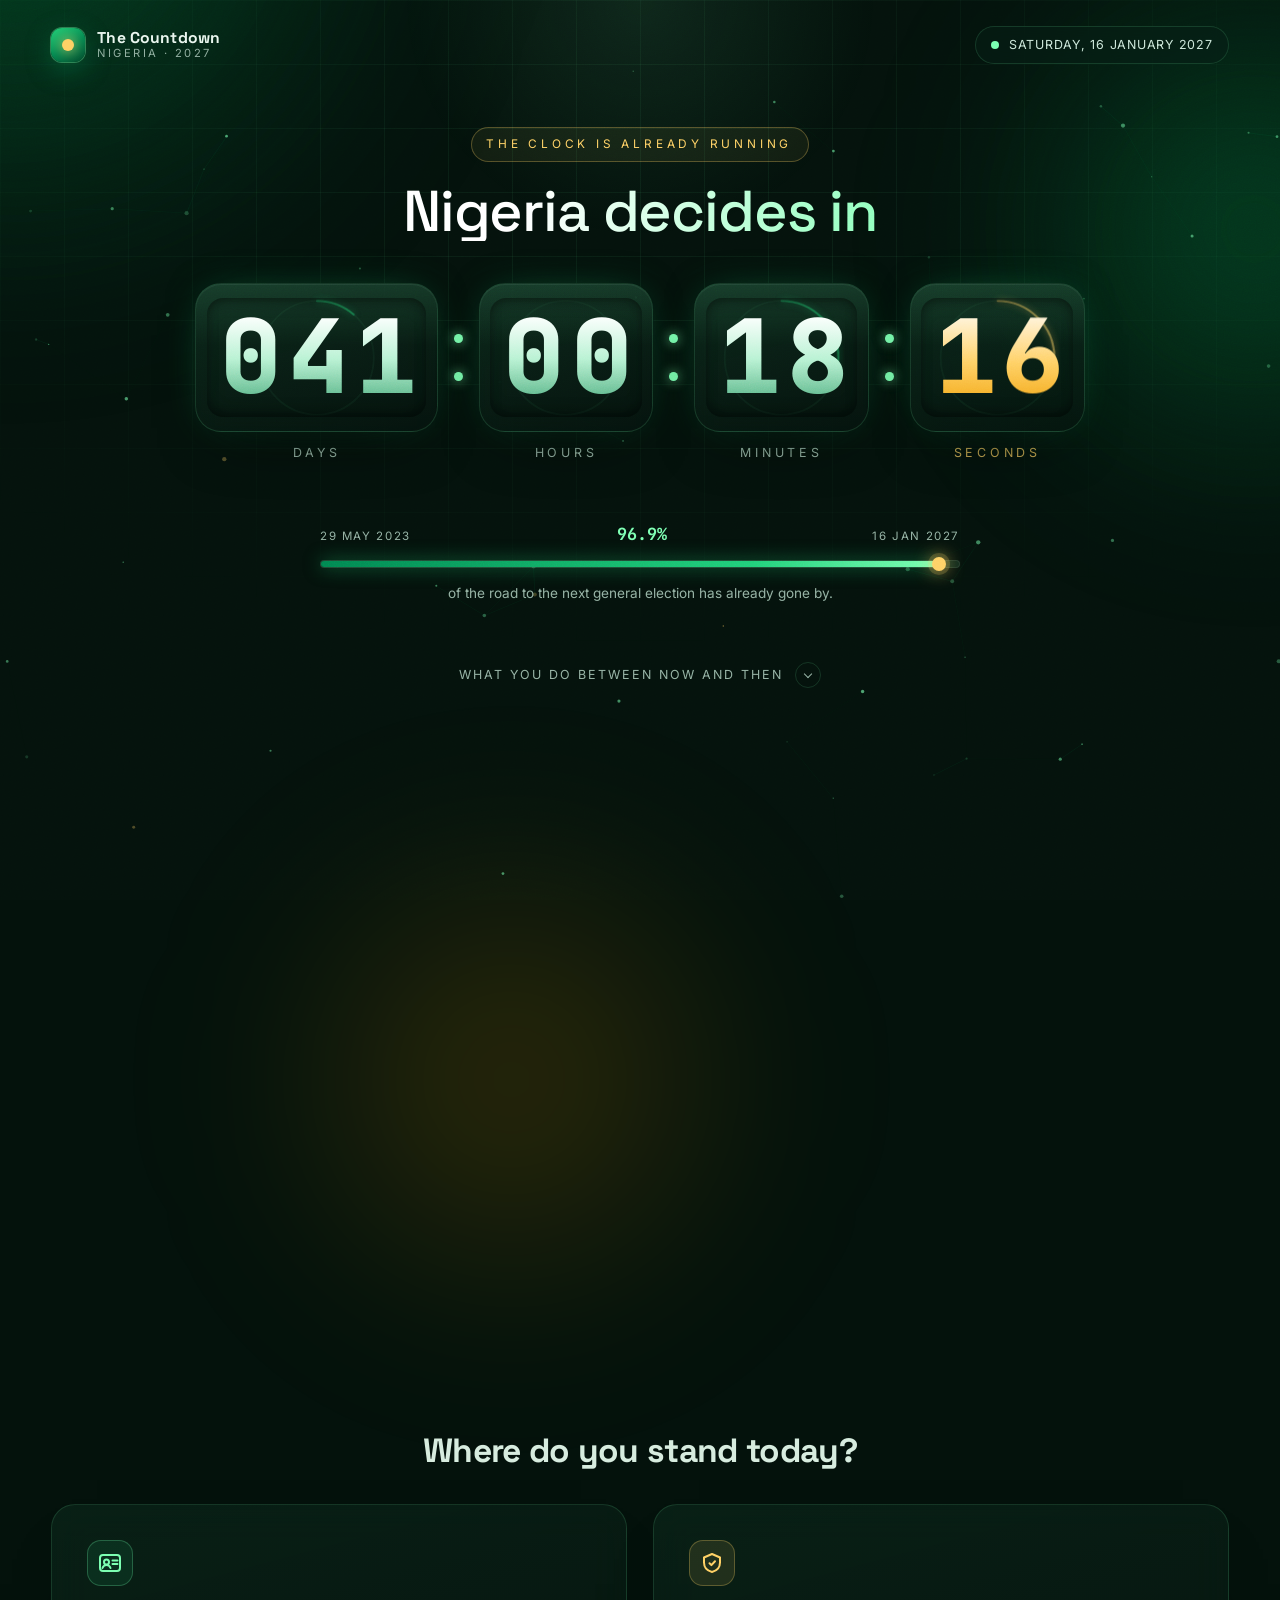
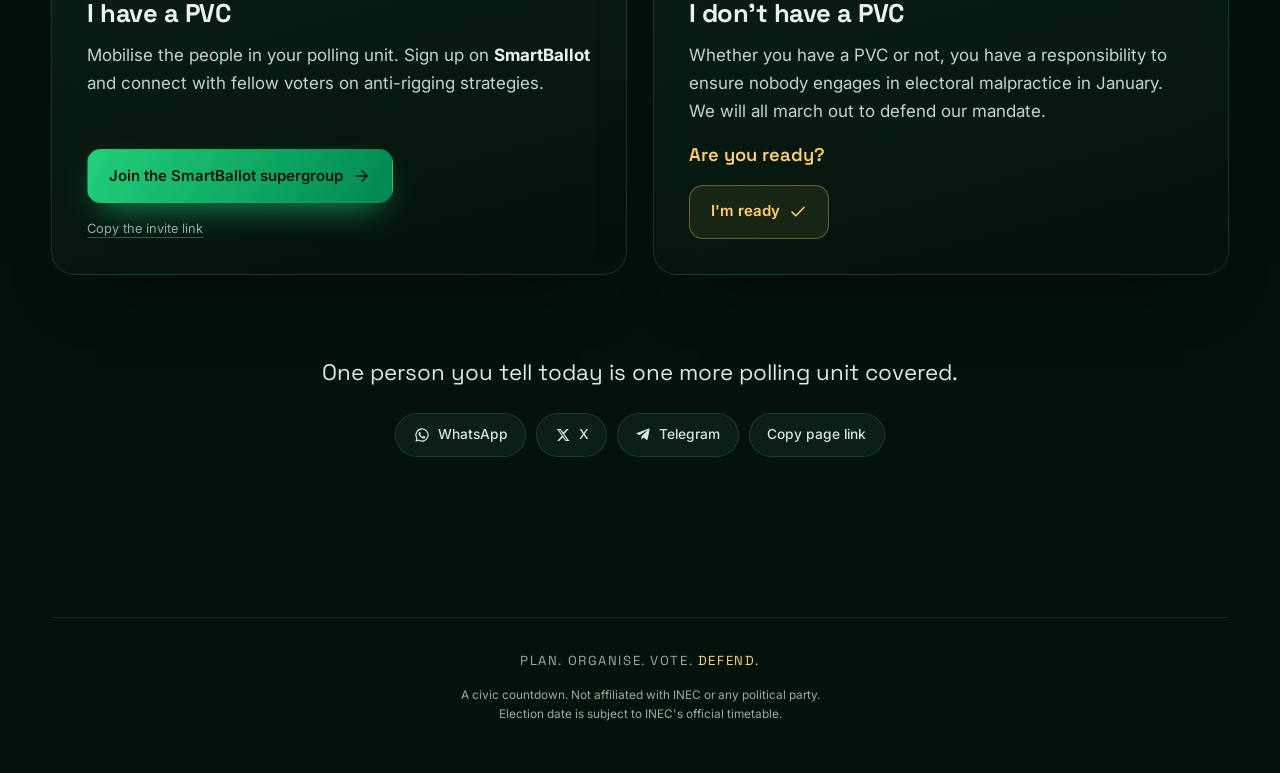
==== index.html @ 3c88359e "Publish countdown to January 16, 2027 A single-page civic countdown: live timer to election day, the" ====
<!doctype html>
<html lang="en">
  <head>
    <meta charset="utf-8" />
    <meta name="viewport" content="width=device-width, initial-scale=1, viewport-fit=cover" />
    <title>Countdown to January 16, 2027 — Plan Your Vote, Defend Your Vote</title>

    <meta
      name="description"
      content="A live countdown to January 16, 2027. Plan how you will vote, organise your polling unit, and defend your mandate."
    />
    <meta name="theme-color" content="#04120c" />
    <meta name="color-scheme" content="dark" />

    <meta property="og:type" content="website" />
    <meta property="og:title" content="Countdown to January 16, 2027" />
    <meta
      property="og:description"
      content="Plan ahead. Organise your polling unit. Defend your vote. The future is in your hands — start now."
    />
    <!-- Update the host below if the site moves. -->
    <meta property="og:url" content="https://kcemenike.github.io/countdown-to-tinubu-exit/" />
    <meta
      property="og:image"
      content="https://kcemenike.github.io/countdown-to-tinubu-exit/og.png"
    />
    <meta property="og:image:width" content="1200" />
    <meta property="og:image:height" content="630" />
    <meta name="twitter:card" content="summary_large_image" />
    <meta
      name="twitter:image"
      content="https://kcemenike.github.io/countdown-to-tinubu-exit/og.png"
    />

    <link rel="preconnect" href="https://fonts.googleapis.com" />
    <link rel="preconnect" href="https://fonts.gstatic.com" crossorigin />
    <link
      href="https://fonts.googleapis.com/css2?family=Space+Grotesk:wght@400;500;600;700&family=Inter:wght@400;500;600;700&family=JetBrains+Mono:wght@700;800&display=swap"
      rel="stylesheet"
    />

    <link
      rel="icon"
      href="data:image/svg+xml,%3Csvg xmlns='http://www.w3.org/2000/svg' viewBox='0 0 100 100'%3E%3Crect width='100' height='100' rx='22' fill='%2304120c'/%3E%3Ccircle cx='50' cy='50' r='30' fill='none' stroke='%2321d07a' stroke-width='8' stroke-linecap='round' stroke-dasharray='140 200' transform='rotate(-90 50 50)'/%3E%3Ccircle cx='50' cy='50' r='7' fill='%23ffd166'/%3E%3C/svg%3E"
    />

    <link rel="stylesheet" href="styles.css" />
  </head>

  <body>
    <!-- ambient layers -------------------------------------------------- -->
    <canvas id="field" aria-hidden="true"></canvas>
    <div class="aurora" aria-hidden="true">
      <span class="aurora__blob aurora__blob--1"></span>
      <span class="aurora__blob aurora__blob--2"></span>
      <span class="aurora__blob aurora__blob--3"></span>
    </div>
    <div class="grid-veil" aria-hidden="true"></div>
    <div class="grain" aria-hidden="true"></div>
    <div class="spotlight" aria-hidden="true"></div>

    <a class="skip" href="#countdown">Skip to countdown</a>

    <!-- masthead ---------------------------------------------------------->
    <header class="masthead">
      <div class="brand">
        <span class="brand__mark" aria-hidden="true"></span>
        <span class="brand__text">
          <b>The&nbsp;Countdown</b>
          <em>Nigeria &middot; 2027</em>
        </span>
      </div>
      <div class="masthead__date">
        <span class="pulse" aria-hidden="true"></span>
        <span>Saturday, 16 January 2027</span>
      </div>
    </header>

    <main>
      <!-- hero ------------------------------------------------------------>
      <section class="hero" id="countdown">
        <p class="eyebrow reveal">
          <span>The clock is already running</span>
        </p>

        <h1 class="hero__title reveal" data-delay="1">
          <span class="line">Nigeria decides in</span>
        </h1>

        <!-- live region for screen readers -->
        <p class="sr-only" id="clock-sr" aria-live="polite" aria-atomic="true"></p>

        <div class="clock" role="timer" aria-labelledby="clock-sr">
          <div class="unit reveal" data-unit="days" data-pad="3" data-delay="2">
            <div class="unit__frame">
              <svg class="ring" viewBox="0 0 200 200" aria-hidden="true">
                <circle class="ring__track" cx="100" cy="100" r="92" />
                <circle class="ring__bar" cx="100" cy="100" r="92" />
              </svg>
              <div class="reels" data-reels aria-hidden="true"></div>
            </div>
            <span class="unit__label">Days</span>
          </div>

          <span class="sep reveal" data-delay="2" aria-hidden="true">:</span>

          <div class="unit reveal" data-unit="hours" data-pad="2" data-delay="3">
            <div class="unit__frame">
              <svg class="ring" viewBox="0 0 200 200" aria-hidden="true">
                <circle class="ring__track" cx="100" cy="100" r="92" />
                <circle class="ring__bar" cx="100" cy="100" r="92" />
              </svg>
              <div class="reels" data-reels aria-hidden="true"></div>
            </div>
            <span class="unit__label">Hours</span>
          </div>

          <span class="sep reveal" data-delay="3" aria-hidden="true">:</span>

          <div class="unit reveal" data-unit="minutes" data-pad="2" data-delay="4">
            <div class="unit__frame">
              <svg class="ring" viewBox="0 0 200 200" aria-hidden="true">
                <circle class="ring__track" cx="100" cy="100" r="92" />
                <circle class="ring__bar" cx="100" cy="100" r="92" />
              </svg>
              <div class="reels" data-reels aria-hidden="true"></div>
            </div>
            <span class="unit__label">Minutes</span>
          </div>

          <span class="sep reveal" data-delay="4" aria-hidden="true">:</span>

          <div class="unit unit--seconds reveal" data-unit="seconds" data-pad="2" data-delay="5">
            <div class="unit__frame">
              <svg class="ring" viewBox="0 0 200 200" aria-hidden="true">
                <circle class="ring__track" cx="100" cy="100" r="92" />
                <circle class="ring__bar" cx="100" cy="100" r="92" />
              </svg>
              <div class="reels" data-reels aria-hidden="true"></div>
            </div>
            <span class="unit__label">Seconds</span>
          </div>
        </div>

        <div class="term reveal" data-delay="6">
          <div class="term__head">
            <span>29 May 2023</span>
            <strong data-term-pct>0%</strong>
            <span>16 Jan 2027</span>
          </div>
          <div class="term__bar">
            <div class="term__fill" data-term-fill></div>
            <div class="term__head-dot" data-term-dot></div>
          </div>
          <p class="term__note">of the road to the next general election has already gone by.</p>
        </div>

        <a class="scroll-cue reveal" data-delay="7" href="#plan">
          <span>What you do between now and then</span>
          <span class="scroll-cue__arrow" aria-hidden="true"></span>
        </a>
      </section>

      <!-- strategy inset ---------------------------------------------------->
      <section class="inset reveal" id="plan">
        <div class="inset__glow" aria-hidden="true"></div>
        <span class="inset__tag">The plan</span>
        <p class="inset__lead">
          For your vote to count, you must <mark>plan ahead</mark> on how you will vote — and
          <mark>defend your vote</mark> by any means necessary.
        </p>
        <p class="inset__body">And planning requires strategy.</p>
        <p class="inset__body">
          Now is the time to organise everyone in your <strong>polling unit</strong>, your
          <strong>community</strong>, your <strong>ward</strong>, your
          <strong>local government</strong> and your <strong>state</strong>.
        </p>
        <p class="inset__body inset__body--stress">
          Whether you are a voter or not, the future is in your hands — and you must start now.
        </p>

        <ul class="ladder" aria-label="Levels of organising">
          <li><span>01</span>Polling unit</li>
          <li><span>02</span>Community</li>
          <li><span>03</span>Ward</li>
          <li><span>04</span>Local government</li>
          <li><span>05</span>State</li>
        </ul>
      </section>

      <!-- two paths --------------------------------------------------------->
      <h2 class="section-title reveal">Where do you stand today?</h2>

      <div class="paths">
        <article class="card card--yes reveal" data-tilt>
          <div class="card__sheen" aria-hidden="true"></div>
          <div class="card__icon" aria-hidden="true">
            <svg viewBox="0 0 24 24" fill="none" stroke="currentColor" stroke-width="2" stroke-linecap="round" stroke-linejoin="round">
              <rect x="2" y="4" width="20" height="16" rx="3" />
              <circle cx="8.5" cy="11" r="2.5" />
              <path d="M4.5 17c.8-2 2.3-3 4-3s3.2 1 4 3M14.5 9.5h5M14.5 13h5" />
            </svg>
          </div>
          <h3 class="card__title">I have a PVC</h3>
          <p class="card__body">
            Mobilise the people in your polling unit. Sign up on <strong>SmartBallot</strong> and
            connect with fellow voters on anti-rigging strategies.
          </p>
          <a
            class="btn btn--primary"
            href="https://smartballotapp.com/supergroup?code=NCZOG5PL-PCI6G75L"
            target="_blank"
            rel="noopener noreferrer"
          >
            <span>Join the SmartBallot supergroup</span>
            <svg viewBox="0 0 24 24" fill="none" stroke="currentColor" stroke-width="2.2" stroke-linecap="round" stroke-linejoin="round" aria-hidden="true">
              <path d="M5 12h13M12 5l7 7-7 7" />
            </svg>
          </a>
          <button class="linkish" type="button" data-copy="https://smartballotapp.com/supergroup?code=NCZOG5PL-PCI6G75L">
            Copy the invite link
          </button>
        </article>

        <article class="card card--no reveal" data-delay="1" data-tilt>
          <div class="card__sheen" aria-hidden="true"></div>
          <div class="card__icon" aria-hidden="true">
            <svg viewBox="0 0 24 24" fill="none" stroke="currentColor" stroke-width="2" stroke-linecap="round" stroke-linejoin="round">
              <path d="M12 3l8 3.5v5c0 4.6-3.2 8.3-8 9.5-4.8-1.2-8-4.9-8-9.5v-5L12 3z" />
              <path d="M9.5 12.2l1.9 1.9 3.6-3.9" />
            </svg>
          </div>
          <h3 class="card__title">I don't have a PVC</h3>
          <p class="card__body">
            Whether you have a PVC or not, you have a responsibility to ensure nobody engages in
            electoral malpractice in January. We will all march out to defend our mandate.
          </p>
          <p class="card__ask">Are you ready?</p>
          <button class="btn btn--ghost" type="button" data-ready>
            <span data-ready-label>I'm ready</span>
            <svg viewBox="0 0 24 24" fill="none" stroke="currentColor" stroke-width="2.2" stroke-linecap="round" stroke-linejoin="round" aria-hidden="true">
              <path d="M20 6L9 17l-5-5" />
            </svg>
          </button>
        </article>
      </div>

      <!-- share ------------------------------------------------------------->
      <section class="share reveal">
        <p class="share__title">One person you tell today is one more polling unit covered.</p>
        <div class="share__row">
          <a class="chip" data-share="whatsapp" href="#" target="_blank" rel="noopener noreferrer">
            <svg viewBox="0 0 24 24" fill="currentColor" aria-hidden="true"><path d="M12 2a10 10 0 00-8.6 15.1L2 22l5.1-1.3A10 10 0 1012 2zm0 18.2a8.2 8.2 0 01-4.2-1.2l-.3-.2-3 .8.8-2.9-.2-.3A8.2 8.2 0 1112 20.2zm4.6-6c-.3-.1-1.5-.7-1.7-.8s-.4-.1-.6.1-.7.8-.8 1-.3.2-.6.1a6.7 6.7 0 01-3.3-2.9c-.2-.4.2-.4.6-1.2a.6.6 0 000-.6c0-.2-.6-1.4-.8-1.9s-.4-.4-.6-.4h-.5a1 1 0 00-.7.3 2.9 2.9 0 00-.9 2.2 5 5 0 001.1 2.7 11.5 11.5 0 004.4 3.9c1.6.6 2.2.7 3 .6a2.6 2.6 0 001.7-1.2 2.1 2.1 0 00.1-1.2c0-.2-.2-.3-.4-.4z"/></svg>
            WhatsApp
          </a>
          <a class="chip" data-share="x" href="#" target="_blank" rel="noopener noreferrer">
            <svg viewBox="0 0 24 24" fill="currentColor" aria-hidden="true"><path d="M17.5 3h3l-6.6 7.5L21.7 21h-5.9l-4.3-5.6L6.4 21H3.3l7-8L2.6 3h6l3.9 5.2L17.5 3zm-1 16h1.6L7.6 4.7H5.9L16.5 19z"/></svg>
            X
          </a>
          <a class="chip" data-share="telegram" href="#" target="_blank" rel="noopener noreferrer">
            <svg viewBox="0 0 24 24" fill="currentColor" aria-hidden="true"><path d="M21.9 4.3l-3 14.2c-.2 1-.8 1.3-1.7.8l-4.6-3.4-2.2 2.2c-.3.3-.5.5-1 .5l.3-4.7L18 5.6c.4-.3-.1-.5-.6-.2L7.2 11.9l-4.5-1.4c-1-.3-1-1 .2-1.4l17.6-6.8c.8-.3 1.5.2 1.4 1z"/></svg>
            Telegram
          </a>
          <button class="chip chip--btn" type="button" data-copy="">Copy page link</button>
        </div>
      </section>
    </main>

    <footer class="foot">
      <p>Plan. Organise. Vote. <span>Defend.</span></p>
      <p class="foot__fine">
        A civic countdown. Not affiliated with INEC or any political party. Election date is subject
        to INEC's official timetable.
      </p>
    </footer>

    <div class="toast" data-toast role="status" aria-live="polite"></div>

    <script src="script.js"></script>
  </body>
</html>
---- styles.css ----
/* ==========================================================================
   Countdown to January 16, 2027
   Palette: Nigerian green on deep night, gold for urgency.
   ========================================================================== */

:root {
  --ink: #04120c;
  --ink-2: #061a11;
  --paper: #eaf6ef;
  --muted: #93b0a2;

  --green: #008751; /* Nigerian flag green */
  --green-lit: #21d07a;
  --green-glow: #7cffb2;
  --gold: #ffd166;
  --gold-deep: #f2a413;
  --red: #ff6b6b;

  --stroke: rgba(124, 255, 178, 0.14);
  --stroke-soft: rgba(234, 246, 239, 0.08);
  --glass: rgba(9, 32, 22, 0.55);

  --font-display: 'Space Grotesk', ui-sans-serif, system-ui, sans-serif;
  --font-body: 'Inter', ui-sans-serif, system-ui, -apple-system, sans-serif;
  --font-mono: 'JetBrains Mono', ui-monospace, 'SF Mono', Menlo, monospace;

  --ease: cubic-bezier(0.16, 1, 0.3, 1);
  --shell: min(1180px, 92vw);
}

/* --- reset ---------------------------------------------------------------- */
*,
*::before,
*::after {
  box-sizing: border-box;
}

html {
  scroll-behavior: smooth;
}

body {
  margin: 0;
  min-height: 100svh;
  background: var(--ink);
  color: var(--paper);
  font-family: var(--font-body);
  font-size: clamp(15px, 0.55vw + 13.4px, 17px);
  line-height: 1.65;
  -webkit-font-smoothing: antialiased;
  text-rendering: optimizeLegibility;
  overflow-x: hidden;
}

h1,
h2,
h3 {
  font-family: var(--font-display);
  font-weight: 700;
  letter-spacing: -0.02em;
  margin: 0;
  line-height: 1.05;
}

p {
  margin: 0;
}

a {
  color: inherit;
}

button {
  font: inherit;
  color: inherit;
  cursor: pointer;
}

.sr-only {
  position: absolute;
  width: 1px;
  height: 1px;
  padding: 0;
  margin: -1px;
  overflow: hidden;
  clip: rect(0 0 0 0);
  clip-path: inset(50%);
  white-space: nowrap;
  border: 0;
}

.skip {
  position: absolute;
  left: -999px;
  top: 0;
  z-index: 99;
  background: var(--green-lit);
  color: #03150d;
  padding: 0.6rem 1rem;
  border-radius: 0 0 12px 0;
  font-weight: 600;
  text-decoration: none;
}
.skip:focus {
  left: 0;
}

:focus-visible {
  outline: 2px solid var(--green-glow);
  outline-offset: 3px;
  border-radius: 6px;
}

/* ==========================================================================
   Ambient background
   ========================================================================== */

#field {
  position: fixed;
  inset: 0;
  width: 100%;
  height: 100%;
  z-index: 0;
  pointer-events: none;
}

.aurora {
  position: fixed;
  inset: -20vh -10vw;
  z-index: -2;
  filter: blur(90px) saturate(135%);
  pointer-events: none;
}

.aurora__blob {
  position: absolute;
  display: block;
  border-radius: 50%;
  opacity: 0.5;
  mix-blend-mode: screen;
  will-change: transform;
}

.aurora__blob--1 {
  width: 62vmax;
  height: 62vmax;
  left: -14vmax;
  top: -20vmax;
  background: radial-gradient(circle at 40% 40%, rgba(0, 135, 81, 0.85), transparent 62%);
  animation: drift-a 26s var(--ease) infinite alternate;
}

.aurora__blob--2 {
  width: 48vmax;
  height: 48vmax;
  right: -12vmax;
  top: 8vmax;
  background: radial-gradient(circle at 50% 50%, rgba(33, 208, 122, 0.55), transparent 64%);
  animation: drift-b 32s var(--ease) infinite alternate;
}

.aurora__blob--3 {
  width: 44vmax;
  height: 44vmax;
  left: 28vw;
  bottom: -22vmax;
  background: radial-gradient(circle at 50% 50%, rgba(242, 164, 19, 0.4), transparent 66%);
  animation: drift-c 38s var(--ease) infinite alternate;
}

@keyframes drift-a {
  to {
    transform: translate3d(10vw, 8vh, 0) scale(1.15);
  }
}
@keyframes drift-b {
  to {
    transform: translate3d(-12vw, 14vh, 0) scale(1.2);
  }
}
@keyframes drift-c {
  to {
    transform: translate3d(8vw, -12vh, 0) scale(0.85);
  }
}

.grid-veil {
  position: fixed;
  inset: 0;
  z-index: -1;
  pointer-events: none;
  background-image: linear-gradient(rgba(124, 255, 178, 0.055) 1px, transparent 1px),
    linear-gradient(90deg, rgba(124, 255, 178, 0.055) 1px, transparent 1px);
  background-size: 64px 64px;
  mask-image: radial-gradient(ellipse 90% 65% at 50% 22%, #000 20%, transparent 78%);
  -webkit-mask-image: radial-gradient(ellipse 90% 65% at 50% 22%, #000 20%, transparent 78%);
}

.grain {
  position: fixed;
  inset: 0;
  z-index: 3;
  pointer-events: none;
  opacity: 0.32;
  mix-blend-mode: overlay;
  background-image: url("data:image/svg+xml,%3Csvg xmlns='http://www.w3.org/2000/svg' width='160' height='160'%3E%3Cfilter id='n'%3E%3CfeTurbulence type='fractalNoise' baseFrequency='0.85' numOctaves='3'/%3E%3C/filter%3E%3Crect width='160' height='160' filter='url(%23n)' opacity='0.5'/%3E%3C/svg%3E");
}

.spotlight {
  position: fixed;
  inset: 0;
  z-index: 1;
  pointer-events: none;
  background: radial-gradient(
    340px circle at var(--mx, 50%) var(--my, 0%),
    rgba(124, 255, 178, 0.09),
    transparent 70%
  );
  transition: opacity 0.4s ease;
}

/* ==========================================================================
   Masthead
   ========================================================================== */

.masthead {
  position: relative;
  z-index: 4;
  width: var(--shell);
  margin: 0 auto;
  padding: 1.6rem 0 0;
  display: flex;
  align-items: center;
  justify-content: space-between;
  gap: 1rem;
}

.brand {
  display: flex;
  align-items: center;
  gap: 0.75rem;
}

.brand__mark {
  width: 34px;
  height: 34px;
  border-radius: 11px;
  background: linear-gradient(150deg, var(--green-lit), var(--green) 55%, #024b2d);
  box-shadow: 0 0 0 1px rgba(124, 255, 178, 0.35), 0 8px 26px rgba(0, 135, 81, 0.45);
  position: relative;
  flex: none;
}
.brand__mark::after {
  content: '';
  position: absolute;
  inset: 11px;
  border-radius: 50%;
  background: var(--gold);
  box-shadow: 0 0 14px var(--gold);
  animation: beat 2.6s ease-in-out infinite;
}

@keyframes beat {
  0%,
  100% {
    transform: scale(1);
    opacity: 1;
  }
  50% {
    transform: scale(0.62);
    opacity: 0.7;
  }
}

.brand__text {
  display: flex;
  flex-direction: column;
  line-height: 1.15;
}
.brand__text b {
  font-family: var(--font-display);
  font-size: 0.98rem;
  letter-spacing: 0.01em;
}
.brand__text em {
  font-style: normal;
  font-size: 0.7rem;
  letter-spacing: 0.22em;
  text-transform: uppercase;
  color: var(--muted);
}

.masthead__date {
  display: inline-flex;
  align-items: center;
  gap: 0.6rem;
  padding: 0.5rem 0.95rem;
  border-radius: 999px;
  font-size: 0.78rem;
  letter-spacing: 0.06em;
  text-transform: uppercase;
  color: #cfe9dc;
  background: var(--glass);
  border: 1px solid var(--stroke);
  backdrop-filter: blur(14px);
  -webkit-backdrop-filter: blur(14px);
  white-space: nowrap;
}

.pulse {
  width: 8px;
  height: 8px;
  border-radius: 50%;
  background: var(--green-glow);
  box-shadow: 0 0 0 0 rgba(124, 255, 178, 0.6);
  animation: pulse 2s infinite;
  flex: none;
}

@keyframes pulse {
  70% {
    box-shadow: 0 0 0 10px rgba(124, 255, 178, 0);
  }
  100% {
    box-shadow: 0 0 0 0 rgba(124, 255, 178, 0);
  }
}

/* ==========================================================================
   Layout
   ========================================================================== */

main {
  position: relative;
  z-index: 2;
  width: var(--shell);
  margin: 0 auto;
  padding-bottom: 4rem;
}

/* ==========================================================================
   Hero + clock
   ========================================================================== */

.hero {
  padding: clamp(2.5rem, 7vh, 5rem) 0 clamp(2rem, 6vh, 4rem);
  text-align: center;
}

.eyebrow {
  display: inline-flex;
  align-items: center;
  gap: 0.55rem;
  font-size: 0.74rem;
  letter-spacing: 0.32em;
  text-transform: uppercase;
  color: var(--gold);
  padding: 0.4rem 1rem 0.4rem 0.9rem;
  border: 1px solid rgba(255, 209, 102, 0.28);
  border-radius: 999px;
  background: rgba(255, 209, 102, 0.06);
}

.hero__title {
  margin: 1.2rem 0 clamp(1.6rem, 4vw, 2.6rem);
  font-size: clamp(1.9rem, 5.2vw, 3.6rem);
  font-weight: 500;
  color: #d7ecdf;
}

.hero__title .line {
  display: inline-block;
  background: linear-gradient(100deg, #ffffff 12%, var(--green-glow) 52%, var(--gold) 96%);
  -webkit-background-clip: text;
  background-clip: text;
  color: transparent;
  background-size: 220% 100%;
  animation: shimmer 9s ease-in-out infinite;
}

@keyframes shimmer {
  0%,
  100% {
    background-position: 0% 50%;
  }
  50% {
    background-position: 100% 50%;
  }
}

.clock {
  display: flex;
  align-items: flex-start;
  justify-content: center;
  gap: clamp(0.25rem, 1.4vw, 1rem);
  flex-wrap: nowrap;
}

.sep {
  display: flex;
  flex-direction: column;
  justify-content: center;
  gap: clamp(0.5rem, 1.4vw, 0.9rem);
  font-size: 0;
  align-self: stretch;
  margin-bottom: 2rem; /* balance against the unit labels */
  animation: blink 2s steps(1, end) infinite;
}

.sep::before,
.sep::after {
  content: '';
  width: clamp(5px, 0.7vw, 9px);
  aspect-ratio: 1;
  border-radius: 50%;
  background: var(--green-glow);
  box-shadow: 0 0 12px rgba(124, 255, 178, 0.8);
}

@keyframes blink {
  50% {
    opacity: 0.25;
  }
}

.unit {
  display: flex;
  flex-direction: column;
  align-items: center;
  gap: 0.7rem;
  flex: 0 1 auto;
  min-width: 0;
}

.unit__frame {
  position: relative;
  display: grid;
  place-items: center;
  padding: clamp(0.7rem, 2.2vw, 1.4rem) clamp(0.55rem, 1.8vw, 1.3rem);
  border-radius: clamp(16px, 2.4vw, 26px);
  background: linear-gradient(165deg, rgba(15, 46, 32, 0.78), rgba(5, 20, 14, 0.72));
  border: 1px solid var(--stroke);
  box-shadow: inset 0 1px 0 rgba(255, 255, 255, 0.06), 0 24px 60px -28px rgba(0, 0, 0, 0.9),
    0 0 44px -18px rgba(33, 208, 122, 0.5);
  backdrop-filter: blur(18px);
  -webkit-backdrop-filter: blur(18px);
  overflow: hidden;
}

.unit__frame::before {
  content: '';
  position: absolute;
  inset: 0;
  background: linear-gradient(180deg, rgba(124, 255, 178, 0.1), transparent 42%);
  pointer-events: none;
}

.ring {
  position: absolute;
  inset: 8%;
  width: 84%;
  height: 84%;
  opacity: 0.5;
  transform: rotate(-90deg);
  pointer-events: none;
}

.ring__track {
  fill: none;
  stroke: rgba(124, 255, 178, 0.09);
  stroke-width: 3;
}

.ring__bar {
  fill: none;
  stroke: var(--green-lit);
  stroke-width: 3;
  stroke-linecap: round;
  stroke-dasharray: 578;
  stroke-dashoffset: 578;
  filter: drop-shadow(0 0 6px rgba(33, 208, 122, 0.8));
  transition: stroke-dashoffset 0.7s var(--ease);
}

.unit--seconds .ring__bar {
  stroke: var(--gold);
  filter: drop-shadow(0 0 6px rgba(255, 209, 102, 0.8));
}

/* --- odometer reels ------------------------------------------------------- */

.reels {
  position: relative;
  display: flex;
  gap: 0.04em;
  font-family: var(--font-mono);
  font-weight: 800;
  font-size: clamp(2.1rem, 8.4vw, 6.4rem);
  line-height: 1;
  letter-spacing: -0.03em;
  font-variant-numeric: tabular-nums;
}

.digit {
  position: relative;
  height: 1em;
  overflow: hidden;
  width: 0.62em;
  text-align: center;
}

.digit__reel {
  display: flex;
  flex-direction: column;
  transition: transform 0.72s var(--ease);
  will-change: transform;
}

.digit__reel span {
  height: 1em;
  display: block;
  background: linear-gradient(180deg, #ffffff 8%, #b8f2d3 52%, #47a97a 100%);
  -webkit-background-clip: text;
  background-clip: text;
  color: transparent;
}

.unit--seconds .digit__reel span {
  background: linear-gradient(180deg, #fff6e0 8%, var(--gold) 55%, var(--gold-deep) 100%);
  -webkit-background-clip: text;
  background-clip: text;
  color: transparent;
}

/* the slot the digits roll through */
.reels::before {
  content: '';
  position: absolute;
  inset: -0.08em -0.1em;
  border-radius: 0.16em;
  box-shadow: inset 0 8px 18px -10px rgba(0, 0, 0, 0.85),
    inset 0 -8px 18px -10px rgba(0, 0, 0, 0.85);
  pointer-events: none;
}

.unit__label {
  font-size: clamp(0.6rem, 1.3vw, 0.78rem);
  letter-spacing: 0.3em;
  text-transform: uppercase;
  color: var(--muted);
}

.unit--seconds .unit__label {
  color: rgba(255, 209, 102, 0.75);
}

/* --- term progress -------------------------------------------------------- */

.term {
  max-width: 640px;
  margin: clamp(2.4rem, 6vw, 3.6rem) auto 0;
}

.term__head {
  display: flex;
  align-items: baseline;
  justify-content: space-between;
  font-size: 0.72rem;
  letter-spacing: 0.14em;
  text-transform: uppercase;
  color: var(--muted);
  margin-bottom: 0.7rem;
}

.term__head strong {
  font-family: var(--font-mono);
  font-size: 1.05rem;
  letter-spacing: 0;
  color: var(--green-glow);
}

.term__bar {
  position: relative;
  height: 8px;
  border-radius: 999px;
  background: rgba(124, 255, 178, 0.1);
  overflow: visible;
  border: 1px solid var(--stroke-soft);
}

.term__fill {
  height: 100%;
  width: 0;
  border-radius: 999px;
  background: linear-gradient(90deg, var(--green), var(--green-lit) 70%, var(--green-glow));
  box-shadow: 0 0 18px rgba(33, 208, 122, 0.55);
  transition: width 1.6s var(--ease);
}

.term__head-dot {
  position: absolute;
  top: 50%;
  left: 0;
  width: 14px;
  height: 14px;
  margin: -7px 0 0 -7px;
  border-radius: 50%;
  background: var(--gold);
  box-shadow: 0 0 0 4px rgba(255, 209, 102, 0.18), 0 0 18px rgba(255, 209, 102, 0.9);
  transition: left 1.6s var(--ease);
}

.term__note {
  margin-top: 0.85rem;
  font-size: 0.85rem;
  color: var(--muted);
}

/* --- scroll cue ----------------------------------------------------------- */

.scroll-cue {
  display: inline-flex;
  align-items: center;
  gap: 0.7rem;
  margin-top: clamp(2.4rem, 6vw, 3.6rem);
  font-size: 0.78rem;
  letter-spacing: 0.16em;
  text-transform: uppercase;
  color: var(--muted);
  text-decoration: none;
  transition: color 0.3s ease;
}
.scroll-cue:hover {
  color: var(--green-glow);
}

.scroll-cue__arrow {
  width: 26px;
  height: 26px;
  border-radius: 50%;
  border: 1px solid var(--stroke);
  display: grid;
  place-items: center;
  position: relative;
  animation: bob 2.4s ease-in-out infinite;
}
.scroll-cue__arrow::after {
  content: '';
  width: 6px;
  height: 6px;
  border-right: 1.6px solid currentColor;
  border-bottom: 1.6px solid currentColor;
  transform: translateY(-1px) rotate(45deg);
}

@keyframes bob {
  0%,
  100% {
    transform: translateY(0);
  }
  50% {
    transform: translateY(5px);
  }
}

/* ==========================================================================
   Strategy inset
   ========================================================================== */

.inset {
  position: relative;
  margin: clamp(2rem, 6vw, 4rem) auto 0;
  max-width: 900px;
  padding: clamp(1.8rem, 4.4vw, 3.4rem);
  border-radius: 28px;
  background: linear-gradient(160deg, rgba(12, 42, 29, 0.72), rgba(5, 18, 13, 0.82));
  border: 1px solid var(--stroke);
  box-shadow: 0 40px 90px -50px rgba(0, 0, 0, 0.95);
  backdrop-filter: blur(20px);
  -webkit-backdrop-filter: blur(20px);
  overflow: hidden;
}

.inset::before {
  content: '';
  position: absolute;
  left: 0;
  top: 0;
  bottom: 0;
  width: 4px;
  background: linear-gradient(180deg, var(--gold), var(--green-lit), transparent);
}

.inset__glow {
  position: absolute;
  width: 420px;
  height: 420px;
  right: -140px;
  top: -180px;
  background: radial-gradient(circle, rgba(255, 209, 102, 0.16), transparent 68%);
  pointer-events: none;
}

.inset__tag {
  display: inline-block;
  font-size: 0.68rem;
  letter-spacing: 0.34em;
  text-transform: uppercase;
  color: var(--gold);
  margin-bottom: 1.3rem;
}

.inset__lead {
  font-family: var(--font-display);
  font-size: clamp(1.25rem, 2.9vw, 2rem);
  line-height: 1.32;
  font-weight: 600;
  letter-spacing: -0.015em;
  margin-bottom: 1.35rem;
}

.inset__lead mark {
  background: none;
  color: var(--green-glow);
  position: relative;
  white-space: nowrap;
}
.inset__lead mark::after {
  content: '';
  position: absolute;
  left: 0;
  right: 0;
  bottom: -0.06em;
  height: 0.34em;
  background: linear-gradient(90deg, rgba(33, 208, 122, 0.32), rgba(255, 209, 102, 0.22));
  border-radius: 4px;
  z-index: -1;
}

.inset__body {
  color: #c4dcd0;
  margin-bottom: 0.9rem;
  max-width: 62ch;
}

.inset__body strong {
  color: var(--paper);
  font-weight: 600;
}

.inset__body--stress {
  margin-top: 1.4rem;
  padding-top: 1.4rem;
  border-top: 1px dashed var(--stroke);
  color: var(--paper);
  font-size: 1.05rem;
  font-weight: 500;
}

.ladder {
  list-style: none;
  display: flex;
  flex-wrap: wrap;
  gap: 0.55rem;
  padding: 0;
  margin: 1.8rem 0 0;
}

.ladder li {
  display: inline-flex;
  align-items: center;
  gap: 0.5rem;
  padding: 0.45rem 0.9rem 0.45rem 0.5rem;
  border-radius: 999px;
  font-size: 0.82rem;
  color: #cfe9dc;
  background: rgba(124, 255, 178, 0.05);
  border: 1px solid var(--stroke);
  transition: transform 0.3s var(--ease), background 0.3s ease, border-color 0.3s ease;
}
.ladder li:hover {
  transform: translateY(-3px);
  background: rgba(33, 208, 122, 0.12);
  border-color: rgba(124, 255, 178, 0.4);
}

.ladder li span {
  font-family: var(--font-mono);
  font-size: 0.68rem;
  padding: 0.2rem 0.45rem;
  border-radius: 999px;
  background: rgba(255, 209, 102, 0.14);
  color: var(--gold);
}

/* ==========================================================================
   Two paths
   ========================================================================== */

.section-title {
  text-align: center;
  margin: clamp(3rem, 8vw, 5rem) 0 clamp(1.4rem, 3vw, 2.2rem);
  font-size: clamp(1.35rem, 3.2vw, 2.1rem);
  color: #d7ecdf;
}

.paths {
  display: grid;
  grid-template-columns: repeat(auto-fit, minmax(300px, 1fr));
  gap: clamp(1rem, 2.4vw, 1.6rem);
}

.card {
  position: relative;
  display: flex;
  flex-direction: column;
  align-items: flex-start;
  gap: 0.9rem;
  padding: clamp(1.5rem, 3vw, 2.2rem);
  border-radius: 24px;
  background: linear-gradient(165deg, rgba(11, 38, 26, 0.7), rgba(5, 18, 13, 0.8));
  border: 1px solid var(--stroke);
  box-shadow: 0 34px 70px -46px rgba(0, 0, 0, 0.95);
  backdrop-filter: blur(18px);
  -webkit-backdrop-filter: blur(18px);
  overflow: hidden;
  transform-style: preserve-3d;
  transition: transform 0.5s var(--ease), border-color 0.4s ease, box-shadow 0.4s ease;
}

.card:hover {
  border-color: rgba(124, 255, 178, 0.34);
  box-shadow: 0 44px 90px -46px rgba(0, 0, 0, 1), 0 0 60px -30px rgba(33, 208, 122, 0.6);
}

.card--no:hover {
  box-shadow: 0 44px 90px -46px rgba(0, 0, 0, 1), 0 0 60px -30px rgba(255, 209, 102, 0.55);
  border-color: rgba(255, 209, 102, 0.34);
}

.card__sheen {
  position: absolute;
  inset: 0;
  background: radial-gradient(
    280px circle at var(--cx, 50%) var(--cy, 0%),
    rgba(124, 255, 178, 0.14),
    transparent 68%
  );
  opacity: 0;
  transition: opacity 0.35s ease;
  pointer-events: none;
}
.card:hover .card__sheen {
  opacity: 1;
}
.card--no .card__sheen {
  background: radial-gradient(
    280px circle at var(--cx, 50%) var(--cy, 0%),
    rgba(255, 209, 102, 0.14),
    transparent 68%
  );
}

.card__icon {
  width: 46px;
  height: 46px;
  border-radius: 14px;
  display: grid;
  place-items: center;
  color: var(--green-glow);
  background: rgba(33, 208, 122, 0.1);
  border: 1px solid rgba(124, 255, 178, 0.25);
}
.card__icon svg {
  width: 24px;
  height: 24px;
}
.card--no .card__icon {
  color: var(--gold);
  background: rgba(255, 209, 102, 0.1);
  border-color: rgba(255, 209, 102, 0.28);
}

.card__title {
  font-size: clamp(1.25rem, 2.4vw, 1.6rem);
}

.card__body {
  color: #c0d8cc;
  max-width: 46ch;
}
.card__body strong {
  color: var(--paper);
}

.card__ask {
  font-family: var(--font-display);
  font-size: 1.15rem;
  font-weight: 600;
  color: var(--gold);
}

/* --- buttons -------------------------------------------------------------- */

.btn {
  display: inline-flex;
  align-items: center;
  gap: 0.6rem;
  margin-top: auto;
  padding: 0.85rem 1.3rem;
  border-radius: 14px;
  border: 1px solid transparent;
  font-weight: 600;
  font-size: 0.94rem;
  text-decoration: none;
  position: relative;
  overflow: hidden;
  transition: transform 0.25s var(--ease), box-shadow 0.3s ease, background 0.3s ease;
}
.btn svg {
  width: 18px;
  height: 18px;
  transition: transform 0.3s var(--ease);
}
.btn:hover {
  transform: translateY(-2px);
}
.btn:active {
  transform: translateY(0);
}
.btn:hover svg {
  transform: translateX(3px);
}

.btn--primary {
  background: linear-gradient(120deg, var(--green-lit), var(--green));
  color: #03150d;
  box-shadow: 0 14px 34px -14px rgba(33, 208, 122, 0.85);
}
.btn--primary::after {
  content: '';
  position: absolute;
  top: 0;
  left: -120%;
  width: 60%;
  height: 100%;
  background: linear-gradient(100deg, transparent, rgba(255, 255, 255, 0.45), transparent);
  transform: skewX(-18deg);
  animation: sweep 4.5s ease-in-out infinite;
}

@keyframes sweep {
  0%,
  62% {
    left: -120%;
  }
  100% {
    left: 160%;
  }
}

.btn--ghost {
  background: rgba(255, 209, 102, 0.08);
  border-color: rgba(255, 209, 102, 0.35);
  color: var(--gold);
}
.btn--ghost:hover {
  background: rgba(255, 209, 102, 0.16);
}
.btn--ghost.is-on {
  background: var(--gold);
  color: #2a1c00;
  border-color: var(--gold);
  box-shadow: 0 14px 34px -14px rgba(255, 209, 102, 0.9);
}
.btn--ghost.is-on:hover svg {
  transform: none;
}

.linkish {
  background: none;
  border: 0;
  padding: 0;
  font-size: 0.8rem;
  color: var(--muted);
  text-decoration: underline;
  text-underline-offset: 4px;
  text-decoration-color: rgba(147, 176, 162, 0.4);
  transition: color 0.25s ease;
}
.linkish:hover {
  color: var(--green-glow);
}

/* ==========================================================================
   Share
   ========================================================================== */

.share {
  margin-top: clamp(3rem, 8vw, 5rem);
  text-align: center;
}

.share__title {
  font-family: var(--font-display);
  font-size: clamp(1.05rem, 2.3vw, 1.4rem);
  color: #d7ecdf;
  margin-bottom: 1.3rem;
}

.share__row {
  display: flex;
  flex-wrap: wrap;
  justify-content: center;
  gap: 0.6rem;
}

.chip {
  display: inline-flex;
  align-items: center;
  gap: 0.5rem;
  padding: 0.6rem 1.1rem;
  border-radius: 999px;
  font-size: 0.86rem;
  font-weight: 500;
  text-decoration: none;
  color: #cfe9dc;
  background: rgba(124, 255, 178, 0.06);
  border: 1px solid var(--stroke);
  transition: transform 0.25s var(--ease), background 0.25s ease, border-color 0.25s ease,
    color 0.25s ease;
}
.chip svg {
  width: 16px;
  height: 16px;
}
.chip:hover {
  transform: translateY(-3px);
  background: rgba(33, 208, 122, 0.14);
  border-color: rgba(124, 255, 178, 0.4);
  color: #fff;
}
.chip--btn {
  cursor: pointer;
}

/* ==========================================================================
   Footer + toast
   ========================================================================== */

.foot {
  position: relative;
  z-index: 2;
  width: var(--shell);
  margin: clamp(3.5rem, 9vw, 6rem) auto 0;
  padding: 2rem 0 3rem;
  border-top: 1px solid var(--stroke-soft);
  text-align: center;
}

.foot p {
  font-family: var(--font-display);
  letter-spacing: 0.12em;
  text-transform: uppercase;
  font-size: 0.82rem;
  color: var(--muted);
}
.foot p span {
  color: var(--gold);
}

.foot__fine {
  margin-top: 0.9rem !important;
  font-family: var(--font-body) !important;
  text-transform: none !important;
  letter-spacing: 0 !important;
  font-size: 0.74rem !important;
  color: rgba(147, 176, 162, 0.65);
  max-width: 56ch;
  margin-inline: auto;
}

.toast {
  position: fixed;
  left: 50%;
  bottom: 28px;
  z-index: 40;
  transform: translate(-50%, 24px);
  opacity: 0;
  pointer-events: none;
  padding: 0.7rem 1.2rem;
  border-radius: 999px;
  font-size: 0.86rem;
  font-weight: 500;
  color: #03150d;
  background: var(--green-lit);
  box-shadow: 0 18px 40px -16px rgba(33, 208, 122, 0.9);
  transition: opacity 0.35s ease, transform 0.35s var(--ease);
}
.toast.is-shown {
  opacity: 1;
  transform: translate(-50%, 0);
}

/* ==========================================================================
   Reveal on scroll
   ========================================================================== */

.reveal {
  opacity: 0;
  transform: translateY(26px);
  filter: blur(6px);
  transition: opacity 0.9s var(--ease), transform 0.9s var(--ease), filter 0.9s var(--ease);
  transition-delay: calc(var(--d, 0) * 90ms);
}
.reveal.is-in {
  opacity: 1;
  transform: none;
  filter: none;
}

/* ==========================================================================
   Responsive
   ========================================================================== */

@media (max-width: 720px) {
  .masthead {
    flex-direction: column;
    align-items: flex-start;
    gap: 0.8rem;
  }
  .masthead__date {
    font-size: 0.68rem;
  }
  .clock {
    display: grid;
    grid-template-columns: repeat(2, minmax(0, 1fr));
    gap: 0.7rem;
  }
  .sep {
    display: none;
  }
  .unit__frame {
    width: 100%;
  }
  .reels {
    font-size: clamp(2.4rem, 15vw, 4rem);
  }
  .term__head {
    font-size: 0.62rem;
  }
}

@media (max-width: 380px) {
  .ladder li {
    font-size: 0.75rem;
  }
}

/* ==========================================================================
   Motion / contrast preferences
   ========================================================================== */

@media (prefers-reduced-motion: reduce) {
  *,
  *::before,
  *::after {
    animation-duration: 0.001ms !important;
    animation-iteration-count: 1 !important;
    transition-duration: 0.001ms !important;
    scroll-behavior: auto !important;
  }
  .reveal {
    opacity: 1;
    transform: none;
    filter: none;
  }
  #field,
  .spotlight {
    display: none;
  }
}

@media print {
  #field,
  .aurora,
  .grain,
  .grid-veil,
  .spotlight,
  .toast {
    display: none;
  }
  body {
    background: #fff;
    color: #000;
  }
}
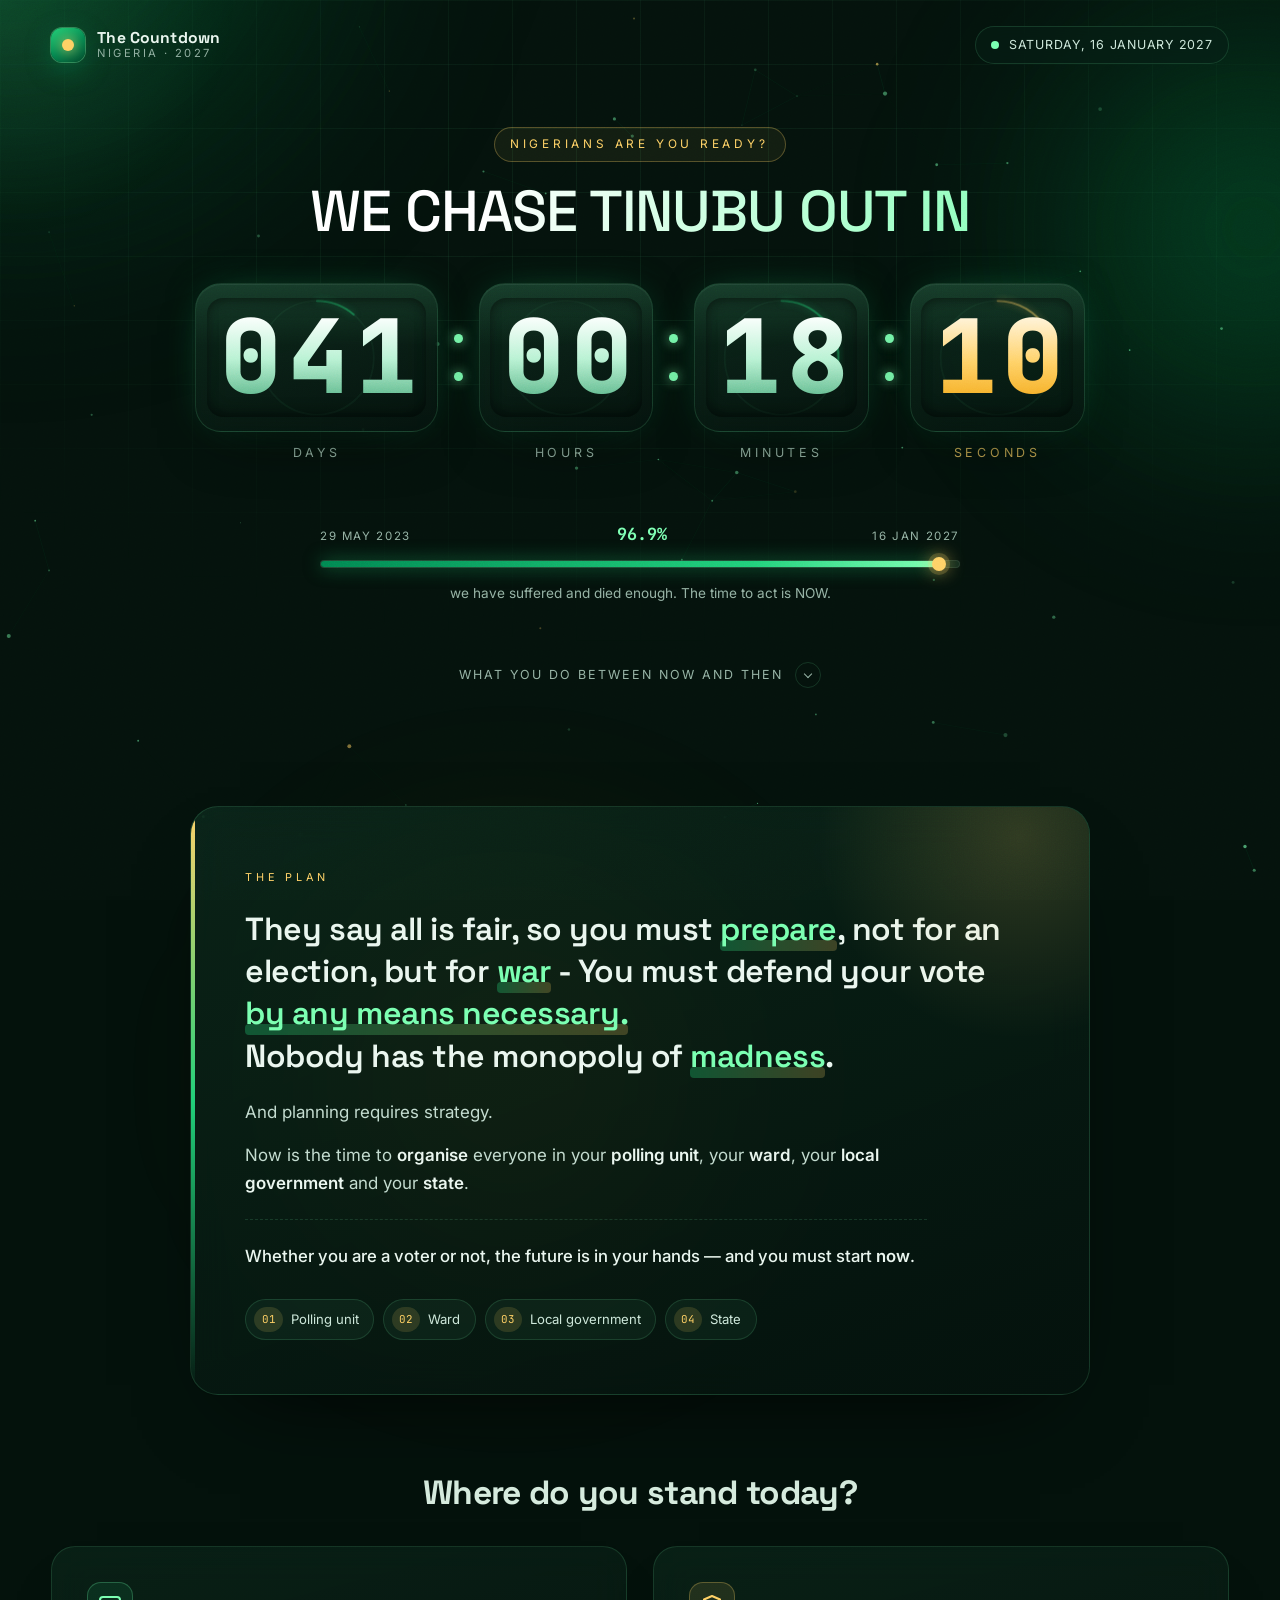
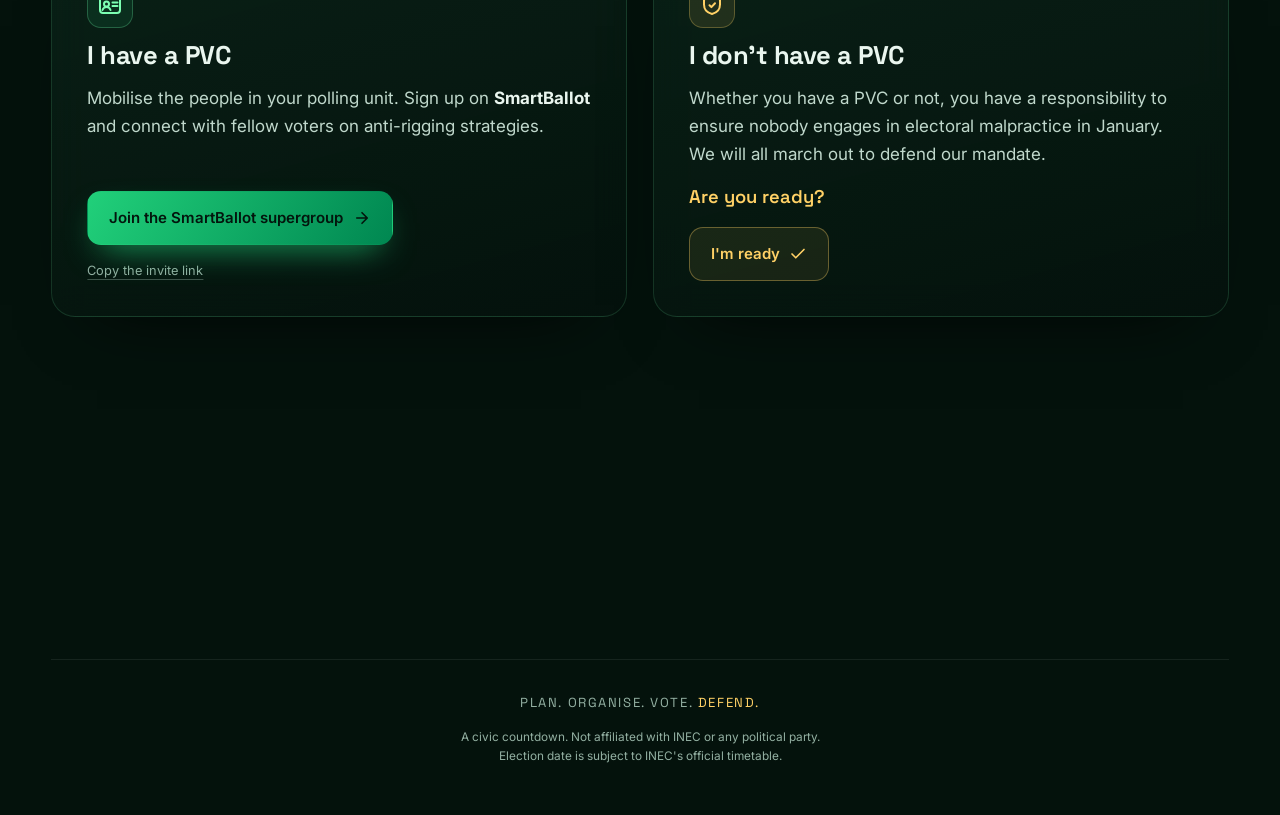
==== commit cf690502: "publish countdown" ====
--- a/index.html
+++ b/index.html
@@ -80,11 +80,11 @@
       <!-- hero ------------------------------------------------------------>
       <section class="hero" id="countdown">
         <p class="eyebrow reveal">
-          <span>The clock is already running</span>
+          <span>NIGERIANS ARE YOU READY?</span>
         </p>
 
         <h1 class="hero__title reveal" data-delay="1">
-          <span class="line">Nigeria decides in</span>
+          <span class="line">WE CHASE TINUBU OUT IN</span>
         </h1>
 
         <!-- live region for screen readers -->
@@ -152,7 +152,7 @@
             <div class="term__fill" data-term-fill></div>
             <div class="term__head-dot" data-term-dot></div>
           </div>
-          <p class="term__note">of the road to the next general election has already gone by.</p>
+          <p class="term__note">we have suffered and died enough. The time to act is NOW.</p>
         </div>
 
         <a class="scroll-cue reveal" data-delay="7" href="#plan">
@@ -166,25 +166,25 @@
         <div class="inset__glow" aria-hidden="true"></div>
         <span class="inset__tag">The plan</span>
         <p class="inset__lead">
-          For your vote to count, you must <mark>plan ahead</mark> on how you will vote — and
-          <mark>defend your vote</mark> by any means necessary.
+          They say <mark></mark>all is fair</mark>, so you must <mark>prepare</mark>, not for an election, but for <mark>war</mark> -
+          You must defend your vote <mark>by any means necessary.</mark>
+        </br>Nobody has the monopoly of <mark>madness</mark>.
         </p>
         <p class="inset__body">And planning requires strategy.</p>
         <p class="inset__body">
-          Now is the time to organise everyone in your <strong>polling unit</strong>, your
-          <strong>community</strong>, your <strong>ward</strong>, your
+          Now is the time to <strong>organise</strong> everyone in your <strong>polling unit</strong>,
+          your <strong>ward</strong>, your
           <strong>local government</strong> and your <strong>state</strong>.
         </p>
         <p class="inset__body inset__body--stress">
-          Whether you are a voter or not, the future is in your hands — and you must start now.
+          Whether you are a voter or not, the future is in your hands — and you must start <strong>now</strong>.
         </p>
 
         <ul class="ladder" aria-label="Levels of organising">
           <li><span>01</span>Polling unit</li>
-          <li><span>02</span>Community</li>
-          <li><span>03</span>Ward</li>
-          <li><span>04</span>Local government</li>
-          <li><span>05</span>State</li>
+          <li><span>02</span>Ward</li>
+          <li><span>03</span>Local government</li>
+          <li><span>04</span>State</li>
         </ul>
       </section>
 
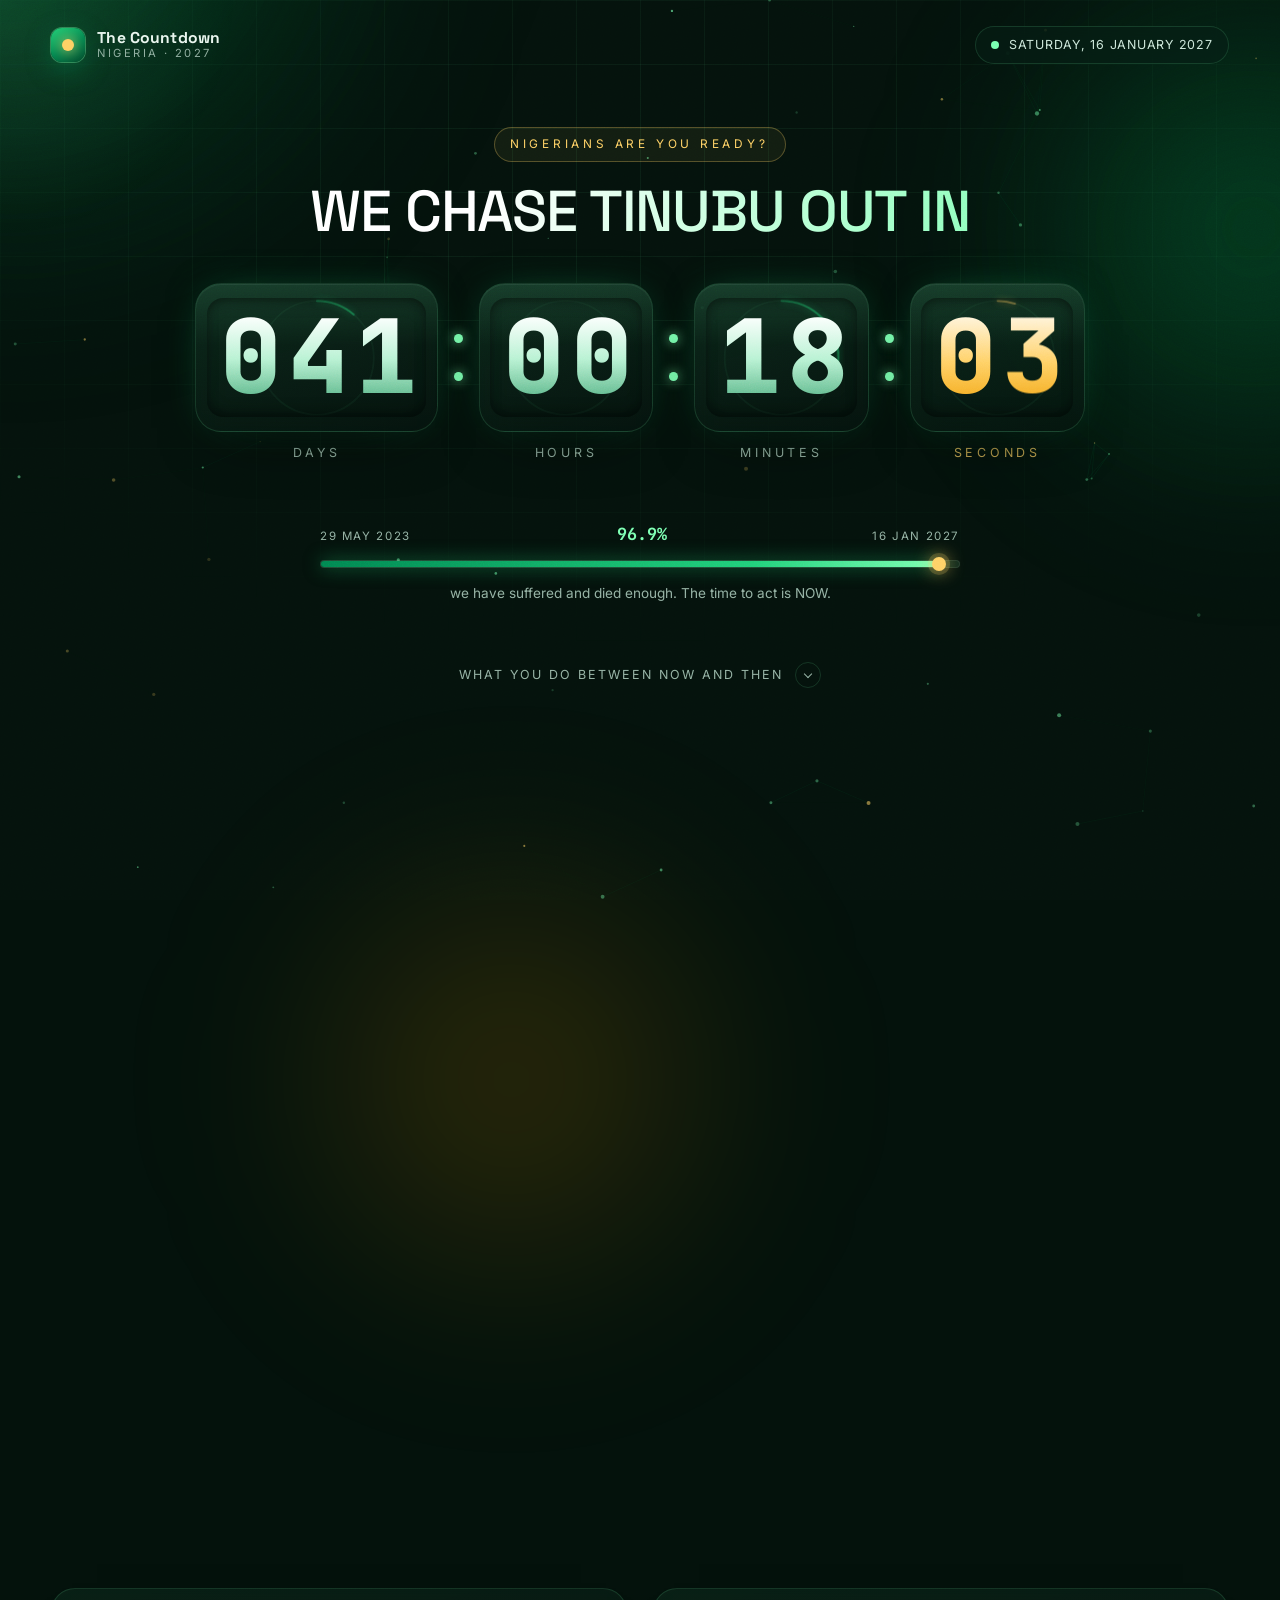
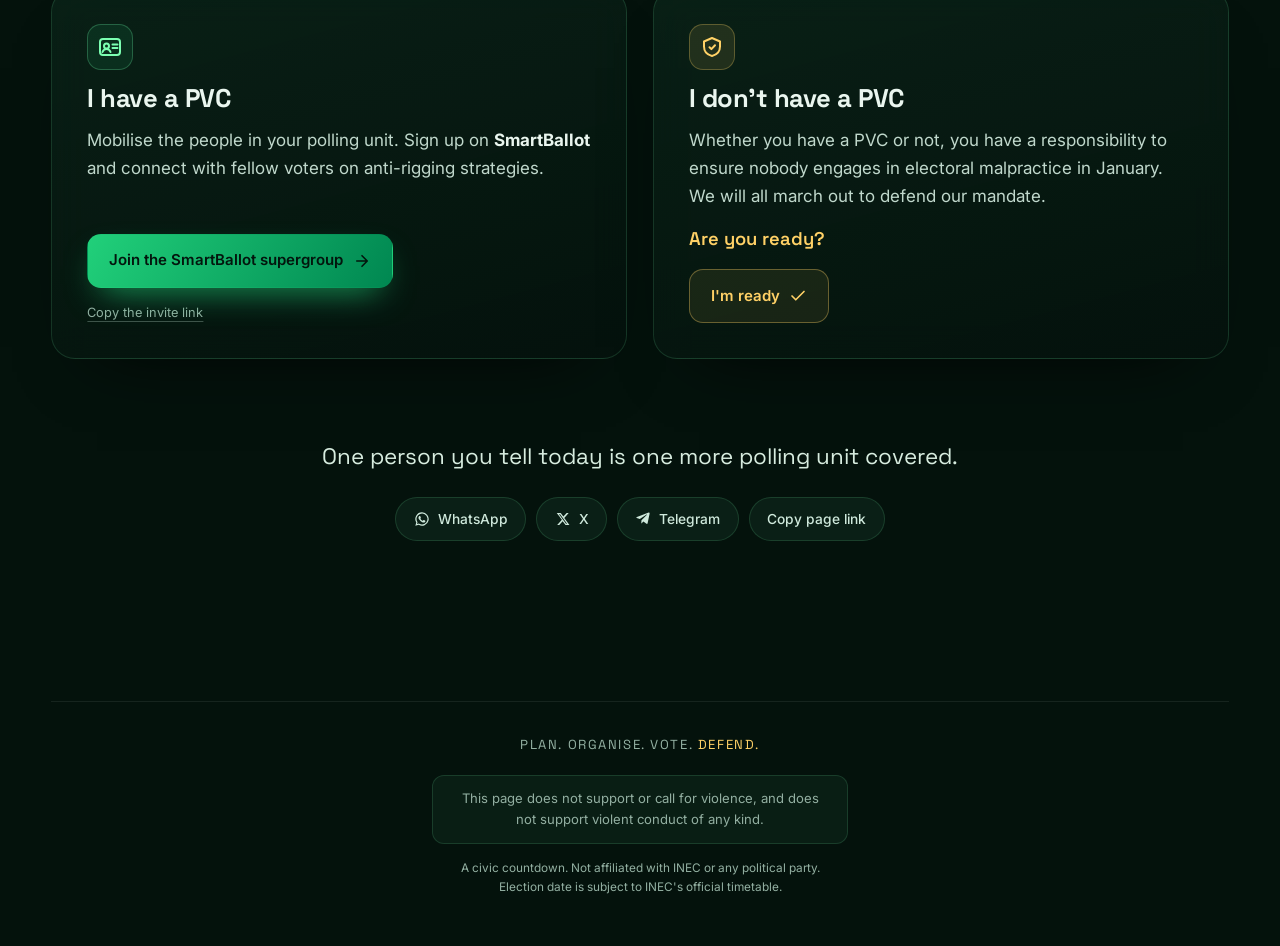
==== commit a0c502ad: "Make the countdown installable on Android and iOS Adds a web app manifest, a service worker and the " ====
--- a/index.html
+++ b/index.html
@@ -43,6 +43,44 @@
       rel="icon"
       href="data:image/svg+xml,%3Csvg xmlns='http://www.w3.org/2000/svg' viewBox='0 0 100 100'%3E%3Crect width='100' height='100' rx='22' fill='%2304120c'/%3E%3Ccircle cx='50' cy='50' r='30' fill='none' stroke='%2321d07a' stroke-width='8' stroke-linecap='round' stroke-dasharray='140 200' transform='rotate(-90 50 50)'/%3E%3Ccircle cx='50' cy='50' r='7' fill='%23ffd166'/%3E%3C/svg%3E"
     />
+    <link rel="icon" type="image/png" sizes="192x192" href="icons/icon-192.png" />
+
+    <!-- Home-screen install: Android/Chrome reads the manifest, iOS reads the
+         apple-* tags below. Regenerate the images with tools/build-assets.sh. -->
+    <link rel="manifest" href="manifest.webmanifest" />
+    <meta name="mobile-web-app-capable" content="yes" />
+    <meta name="apple-mobile-web-app-capable" content="yes" />
+    <meta name="apple-mobile-web-app-status-bar-style" content="black-translucent" />
+    <meta name="apple-mobile-web-app-title" content="Countdown" />
+    <meta name="application-name" content="Countdown" />
+    <link rel="apple-touch-icon" href="apple-touch-icon.png" />
+    <link rel="apple-touch-icon" sizes="120x120" href="icons/icon-120.png" />
+    <link rel="apple-touch-icon" sizes="152x152" href="icons/icon-152.png" />
+    <link rel="apple-touch-icon" sizes="167x167" href="icons/icon-167.png" />
+    <link rel="apple-touch-icon" sizes="180x180" href="icons/icon-180.png" />
+
+    <!-- iOS launch screens. Safari needs an exact width/height/dpr match or it
+         shows a blank screen, hence one entry per device. -->
+    <link rel="apple-touch-startup-image" href="splash/splash-750x1334.png"
+      media="(device-width: 375px) and (device-height: 667px) and (-webkit-device-pixel-ratio: 2)" />
+    <link rel="apple-touch-startup-image" href="splash/splash-828x1792.png"
+      media="(device-width: 414px) and (device-height: 896px) and (-webkit-device-pixel-ratio: 2)" />
+    <link rel="apple-touch-startup-image" href="splash/splash-1125x2436.png"
+      media="(device-width: 375px) and (device-height: 812px) and (-webkit-device-pixel-ratio: 3)" />
+    <link rel="apple-touch-startup-image" href="splash/splash-1170x2532.png"
+      media="(device-width: 390px) and (device-height: 844px) and (-webkit-device-pixel-ratio: 3)" />
+    <link rel="apple-touch-startup-image" href="splash/splash-1179x2556.png"
+      media="(device-width: 393px) and (device-height: 852px) and (-webkit-device-pixel-ratio: 3)" />
+    <link rel="apple-touch-startup-image" href="splash/splash-1206x2622.png"
+      media="(device-width: 402px) and (device-height: 874px) and (-webkit-device-pixel-ratio: 3)" />
+    <link rel="apple-touch-startup-image" href="splash/splash-1242x2688.png"
+      media="(device-width: 414px) and (device-height: 896px) and (-webkit-device-pixel-ratio: 3)" />
+    <link rel="apple-touch-startup-image" href="splash/splash-1284x2778.png"
+      media="(device-width: 428px) and (device-height: 926px) and (-webkit-device-pixel-ratio: 3)" />
+    <link rel="apple-touch-startup-image" href="splash/splash-1290x2796.png"
+      media="(device-width: 430px) and (device-height: 932px) and (-webkit-device-pixel-ratio: 3)" />
+    <link rel="apple-touch-startup-image" href="splash/splash-1320x2868.png"
+      media="(device-width: 440px) and (device-height: 956px) and (-webkit-device-pixel-ratio: 3)" />
 
     <link rel="stylesheet" href="styles.css" />
   </head>
@@ -166,9 +204,10 @@
         <div class="inset__glow" aria-hidden="true"></div>
         <span class="inset__tag">The plan</span>
         <p class="inset__lead">
-          They say <mark></mark>all is fair</mark>, so you must <mark>prepare</mark>, not for an election, but for <mark>war</mark> -
+          Tinubu said <mark>all is fair</mark> in <del>politics</del><ins>war</ins>, so you must
+          <mark>prepare</mark>, not for an election, but for an <mark>electoral revolution</mark> -
           You must defend your vote <mark>by any means necessary.</mark>
-        </br>Nobody has the monopoly of <mark>madness</mark>.
+          <br />Nobody has the monopoly of <mark>madness</mark>.
         </p>
         <p class="inset__body">And planning requires strategy.</p>
         <p class="inset__body">
@@ -264,10 +303,35 @@
           <button class="chip chip--btn" type="button" data-copy="">Copy page link</button>
         </div>
       </section>
+
+      <!-- add to home screen ------------------------------------------------->
+      <!-- Revealed by script.js only when the device can actually install. -->
+      <section class="install reveal" data-install hidden>
+        <div class="install__badge" aria-hidden="true">
+          <img src="icons/icon-192.png" alt="" width="64" height="64" />
+        </div>
+        <div class="install__copy">
+          <h3>Keep the clock on your home screen</h3>
+          <p>
+            Pin it like an app — it opens full screen, counts down without a browser bar, and keeps
+            working with no signal.
+          </p>
+        </div>
+        <button class="btn btn--primary" type="button" data-install-go>
+          <span data-install-label>Add to home screen</span>
+          <svg viewBox="0 0 24 24" fill="none" stroke="currentColor" stroke-width="2.2" stroke-linecap="round" stroke-linejoin="round" aria-hidden="true">
+            <path d="M12 4v12M7 11l5 5 5-5M4 20h16" />
+          </svg>
+        </button>
+      </section>
     </main>
 
     <footer class="foot">
       <p>Plan. Organise. Vote. <span>Defend.</span></p>
+      <p class="foot__disclaimer">
+        This page does not support or call for violence, and does not support violent conduct of any
+        kind.
+      </p>
       <p class="foot__fine">
         A civic countdown. Not affiliated with INEC or any political party. Election date is subject
         to INEC's official timetable.
@@ -276,6 +340,41 @@
 
     <div class="toast" data-toast role="status" aria-live="polite"></div>
 
+    <!-- iOS has no install API, so Safari users get the three taps spelled out. -->
+    <div class="sheet" data-sheet hidden>
+      <div class="sheet__scrim" data-sheet-close></div>
+      <div class="sheet__panel" role="dialog" aria-modal="true" aria-labelledby="sheet-title">
+        <button class="sheet__x" type="button" data-sheet-close aria-label="Close">
+          <svg viewBox="0 0 24 24" fill="none" stroke="currentColor" stroke-width="2.2" stroke-linecap="round" aria-hidden="true">
+            <path d="M6 6l12 12M18 6L6 18" />
+          </svg>
+        </button>
+        <h3 id="sheet-title">Add to your home screen</h3>
+        <p class="sheet__lead">Three taps in Safari:</p>
+        <ol class="sheet__steps">
+          <li>
+            <span class="sheet__n">1</span>
+            <span>
+              Tap the <b>Share</b> button
+              <svg class="sheet__glyph" viewBox="0 0 24 24" fill="none" stroke="currentColor" stroke-width="1.9" stroke-linecap="round" stroke-linejoin="round" aria-label="Share">
+                <path d="M12 3v12M8.5 6.5L12 3l3.5 3.5" />
+                <path d="M6 11H4.5v9.5h15V11H18" />
+              </svg>
+              at the bottom of the screen.
+            </span>
+          </li>
+          <li>
+            <span class="sheet__n">2</span>
+            <span>Scroll down and choose <b>Add to Home Screen</b>.</span>
+          </li>
+          <li><span class="sheet__n">3</span><span>Tap <b>Add</b>. Done.</span></li>
+        </ol>
+        <p class="sheet__note">
+          It has to be Safari — Chrome and Firefox on iPhone cannot add web apps to the home screen.
+        </p>
+      </div>
+    </div>
+
     <script src="script.js"></script>
   </body>
 </html>
--- a/styles.css
+++ b/styles.css
@@ -735,6 +735,22 @@
   background: linear-gradient(90deg, rgba(33, 208, 122, 0.32), rgba(255, 209, 102, 0.22));
   border-radius: 4px;
   z-index: -1;
+}
+
+/* struck-through word with its replacement alongside */
+.inset__lead del {
+  color: var(--muted);
+  text-decoration: line-through;
+  text-decoration-color: var(--red);
+  text-decoration-thickness: 0.09em;
+}
+
+.inset__lead ins {
+  margin-left: 0.35em;
+  color: var(--gold);
+  text-decoration: none;
+  transform: rotate(-1.5deg);
+  display: inline-block;
 }
 
 .inset__body {
@@ -1045,6 +1061,199 @@
 }
 
 /* ==========================================================================
+   Add to home screen
+   ========================================================================== */
+
+.install {
+  margin-top: clamp(2rem, 5vw, 3rem);
+  display: flex;
+  align-items: center;
+  gap: clamp(1rem, 2.5vw, 1.6rem);
+  padding: clamp(1.2rem, 2.6vw, 1.7rem);
+  border-radius: 22px;
+  background: linear-gradient(120deg, rgba(11, 38, 26, 0.75), rgba(5, 18, 13, 0.8));
+  border: 1px solid var(--stroke);
+  box-shadow: 0 30px 70px -50px rgba(0, 0, 0, 0.95);
+  backdrop-filter: blur(18px);
+  -webkit-backdrop-filter: blur(18px);
+}
+
+.install[hidden] {
+  display: none;
+}
+
+.install__badge img {
+  display: block;
+  width: 64px;
+  height: 64px;
+  border-radius: 16px;
+  box-shadow: 0 0 0 1px rgba(124, 255, 178, 0.22), 0 14px 32px -14px rgba(0, 0, 0, 0.9);
+}
+
+.install__copy {
+  flex: 1 1 auto;
+  min-width: 0;
+}
+
+.install__copy h3 {
+  font-size: clamp(1rem, 2vw, 1.2rem);
+  margin-bottom: 0.35rem;
+}
+
+.install__copy p {
+  font-size: 0.86rem;
+  color: var(--muted);
+  max-width: 52ch;
+}
+
+.install .btn {
+  margin-top: 0;
+  flex: none;
+}
+
+@media (max-width: 640px) {
+  .install {
+    flex-direction: column;
+    text-align: center;
+  }
+  .install .btn {
+    width: 100%;
+    justify-content: center;
+  }
+}
+
+/* --- iOS instruction sheet ------------------------------------------------ */
+
+.sheet {
+  position: fixed;
+  inset: 0;
+  z-index: 50;
+  display: grid;
+  place-items: end center;
+}
+
+.sheet[hidden] {
+  display: none;
+}
+
+.sheet__scrim {
+  position: absolute;
+  inset: 0;
+  background: rgba(2, 9, 6, 0.72);
+  backdrop-filter: blur(6px);
+  -webkit-backdrop-filter: blur(6px);
+  animation: fade-in 0.3s ease both;
+}
+
+.sheet__panel {
+  position: relative;
+  width: min(460px, 100%);
+  margin: 0 auto max(1rem, env(safe-area-inset-bottom));
+  padding: 1.7rem 1.5rem 1.5rem;
+  border-radius: 26px;
+  background: linear-gradient(170deg, rgba(16, 50, 35, 0.98), rgba(6, 22, 15, 0.99));
+  border: 1px solid rgba(124, 255, 178, 0.22);
+  box-shadow: 0 -20px 70px -30px rgba(0, 0, 0, 1);
+  animation: rise 0.42s var(--ease) both;
+}
+
+@keyframes fade-in {
+  from {
+    opacity: 0;
+  }
+}
+
+@keyframes rise {
+  from {
+    opacity: 0;
+    transform: translateY(26px);
+  }
+}
+
+.sheet__x {
+  position: absolute;
+  top: 1rem;
+  right: 1rem;
+  width: 34px;
+  height: 34px;
+  display: grid;
+  place-items: center;
+  border-radius: 50%;
+  border: 1px solid var(--stroke);
+  background: rgba(124, 255, 178, 0.06);
+  color: var(--muted);
+}
+.sheet__x svg {
+  width: 16px;
+  height: 16px;
+}
+.sheet__x:hover {
+  color: var(--paper);
+}
+
+.sheet__panel h3 {
+  font-size: 1.25rem;
+  padding-right: 2.5rem;
+}
+
+.sheet__lead {
+  margin-top: 0.5rem;
+  font-size: 0.88rem;
+  color: var(--muted);
+}
+
+.sheet__steps {
+  list-style: none;
+  padding: 0;
+  margin: 1.3rem 0 0;
+  display: grid;
+  gap: 0.9rem;
+}
+
+.sheet__steps li {
+  display: flex;
+  align-items: flex-start;
+  gap: 0.8rem;
+  font-size: 0.94rem;
+  color: #cfe9dc;
+  line-height: 1.5;
+}
+
+.sheet__steps b {
+  color: var(--paper);
+  font-weight: 600;
+}
+
+.sheet__n {
+  flex: none;
+  width: 26px;
+  height: 26px;
+  display: grid;
+  place-items: center;
+  border-radius: 50%;
+  font-family: var(--font-mono);
+  font-size: 0.75rem;
+  color: #03150d;
+  background: var(--green-lit);
+}
+
+.sheet__glyph {
+  width: 17px;
+  height: 17px;
+  vertical-align: -4px;
+  margin: 0 1px;
+  color: #58a6ff; /* the blue iOS actually uses for the share glyph */
+}
+
+.sheet__note {
+  margin-top: 1.3rem;
+  padding-top: 1.1rem;
+  border-top: 1px dashed var(--stroke);
+  font-size: 0.78rem;
+  color: var(--muted);
+}
+
+/* ==========================================================================
    Footer + toast
    ========================================================================== */
 
@@ -1067,6 +1276,21 @@
 }
 .foot p span {
   color: var(--gold);
+}
+
+.foot__disclaimer {
+  margin-top: 1.2rem !important;
+  font-family: var(--font-body) !important;
+  text-transform: none !important;
+  letter-spacing: 0 !important;
+  font-size: 0.82rem !important;
+  color: #cfe9dc;
+  max-width: 52ch;
+  margin-inline: auto;
+  padding: 0.75rem 1.1rem;
+  border-radius: 12px;
+  background: rgba(124, 255, 178, 0.05);
+  border: 1px solid var(--stroke);
 }
 
 .foot__fine {
@@ -1120,6 +1344,34 @@
 }
 
 /* ==========================================================================
+   Installed (home-screen) mode
+   ========================================================================== */
+
+/* No browser chrome, so the masthead has to clear the notch itself. */
+@media (display-mode: standalone), (display-mode: minimal-ui), (display-mode: fullscreen) {
+  .masthead {
+    padding-top: max(1.6rem, calc(env(safe-area-inset-top) + 0.9rem));
+  }
+  .foot {
+    padding-bottom: max(3rem, calc(env(safe-area-inset-bottom) + 1.5rem));
+  }
+  .install {
+    display: none !important;
+  }
+}
+
+/* Same treatment for iOS, which reports standalone through navigator only. */
+body.is-installed .masthead {
+  padding-top: max(1.6rem, calc(env(safe-area-inset-top) + 0.9rem));
+}
+body.is-installed .foot {
+  padding-bottom: max(3rem, calc(env(safe-area-inset-bottom) + 1.5rem));
+}
+body.is-installed .install {
+  display: none !important;
+}
+
+/* ==========================================================================
    Responsive
    ========================================================================== */
 
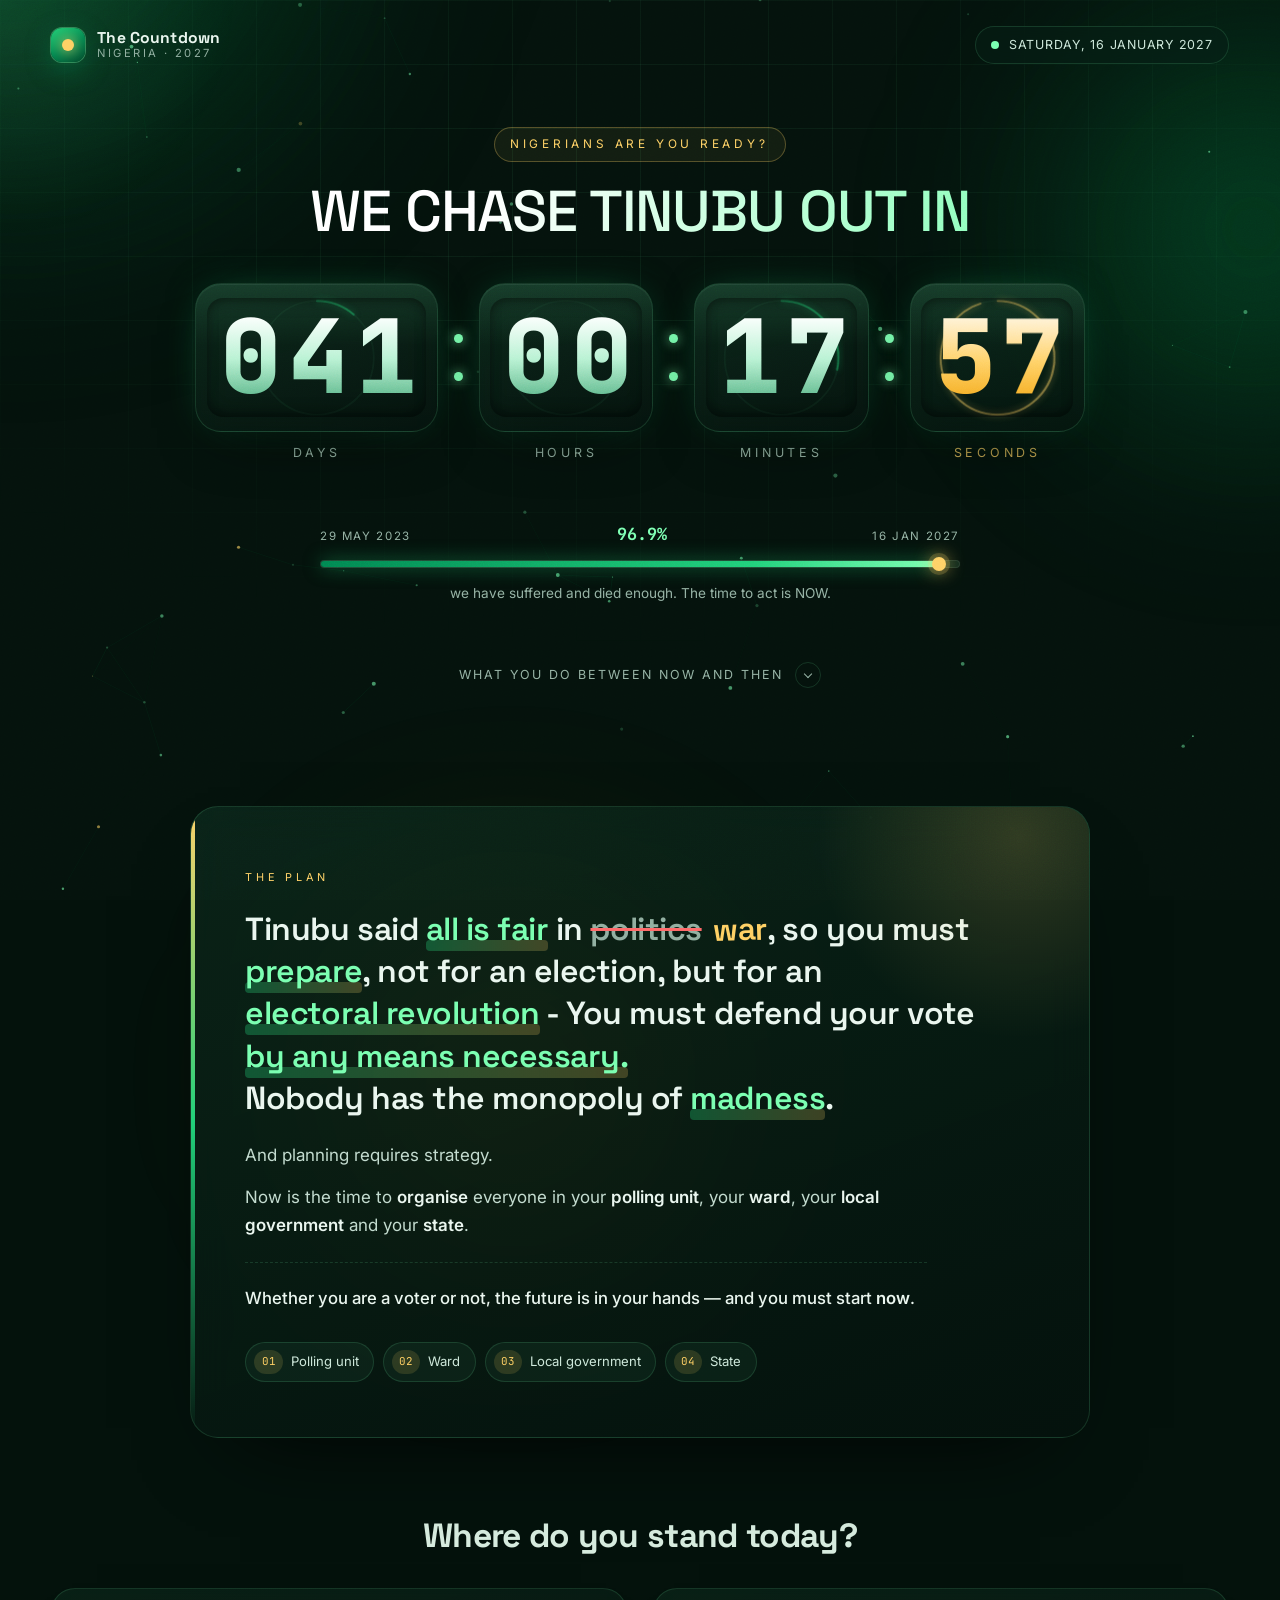
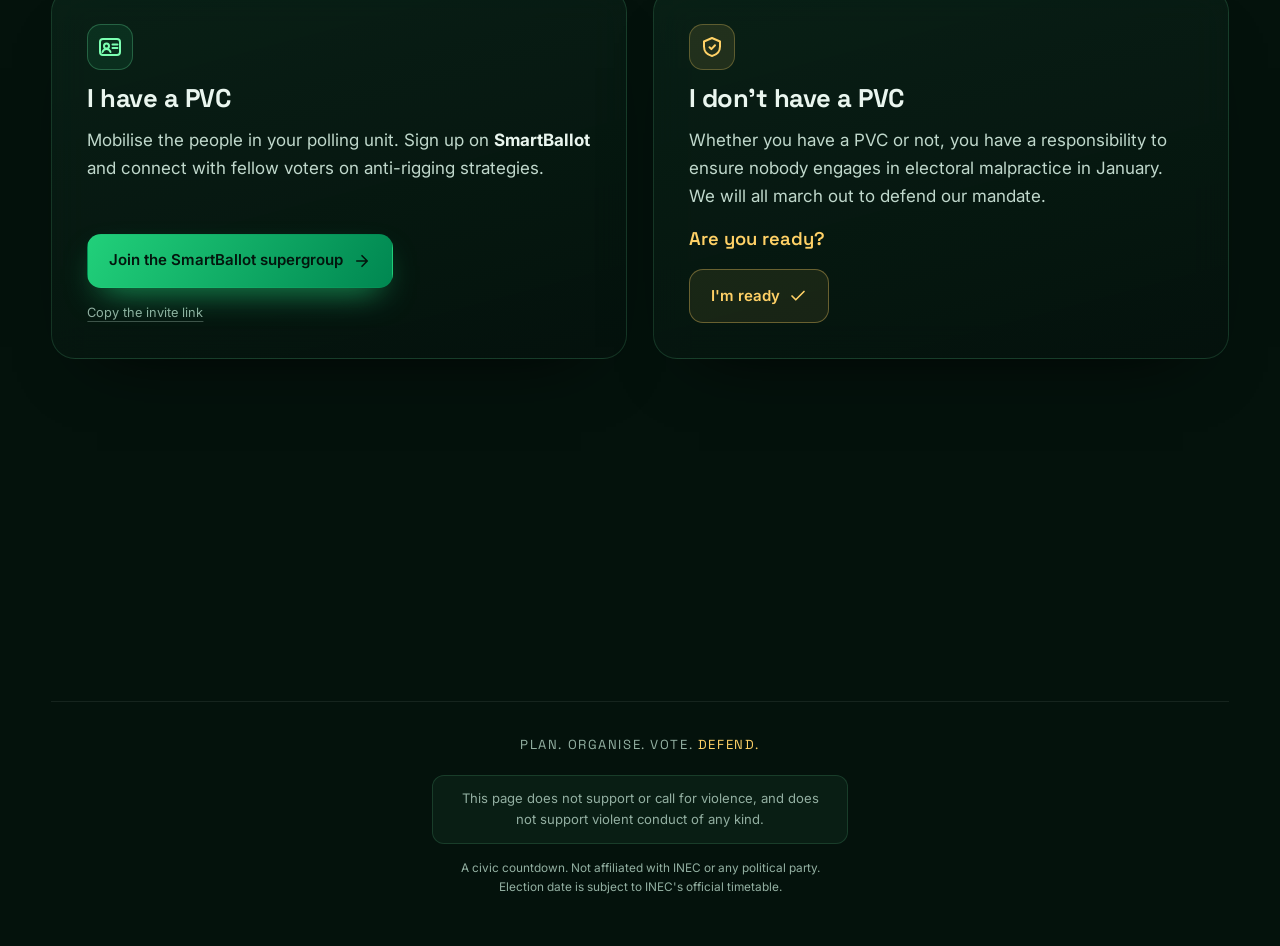
==== commit c47574a7: "Label the home-screen icon TinubuMustGo short_name drives the Android launcher label, apple-mobile-w" ====
--- a/index.html
+++ b/index.html
@@ -51,8 +51,8 @@
     <meta name="mobile-web-app-capable" content="yes" />
     <meta name="apple-mobile-web-app-capable" content="yes" />
     <meta name="apple-mobile-web-app-status-bar-style" content="black-translucent" />
-    <meta name="apple-mobile-web-app-title" content="Countdown" />
-    <meta name="application-name" content="Countdown" />
+    <meta name="apple-mobile-web-app-title" content="TinubuMustGo" />
+    <meta name="application-name" content="TinubuMustGo" />
     <link rel="apple-touch-icon" href="apple-touch-icon.png" />
     <link rel="apple-touch-icon" sizes="120x120" href="icons/icon-120.png" />
     <link rel="apple-touch-icon" sizes="152x152" href="icons/icon-152.png" />
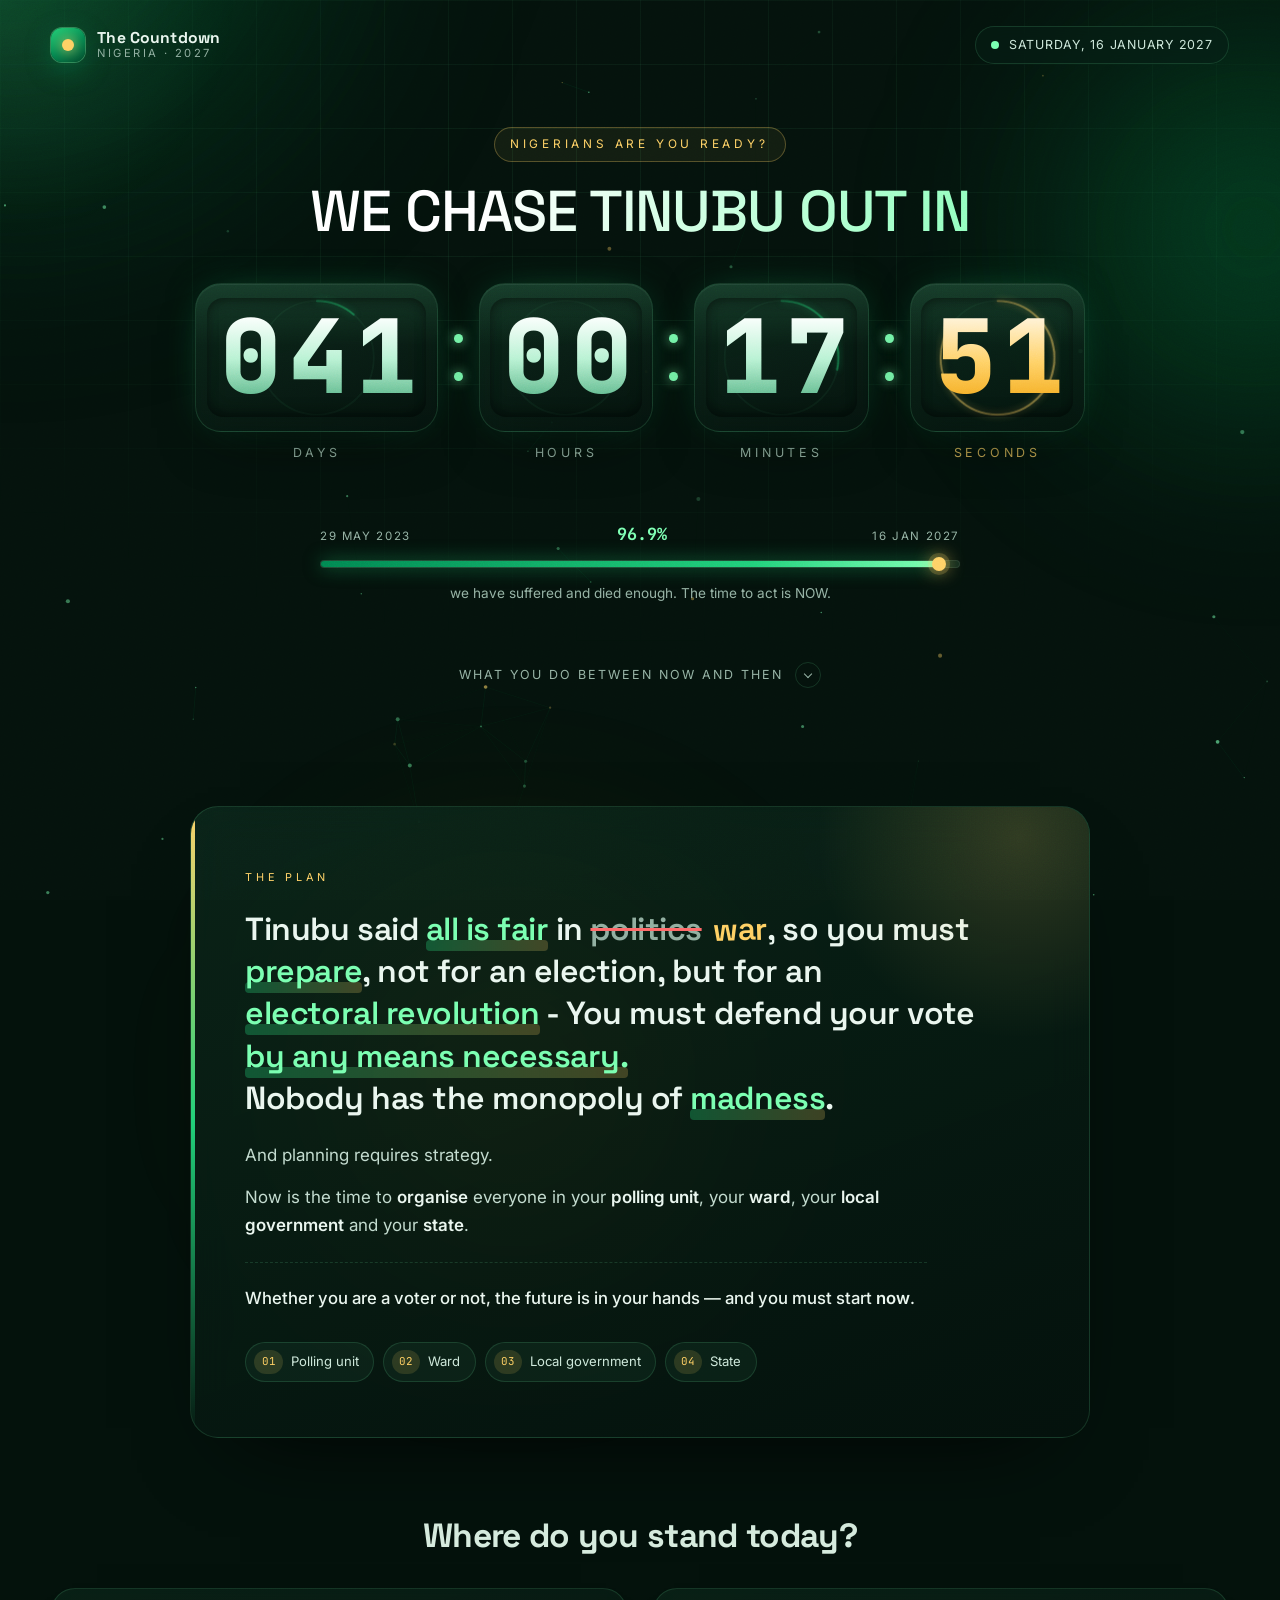
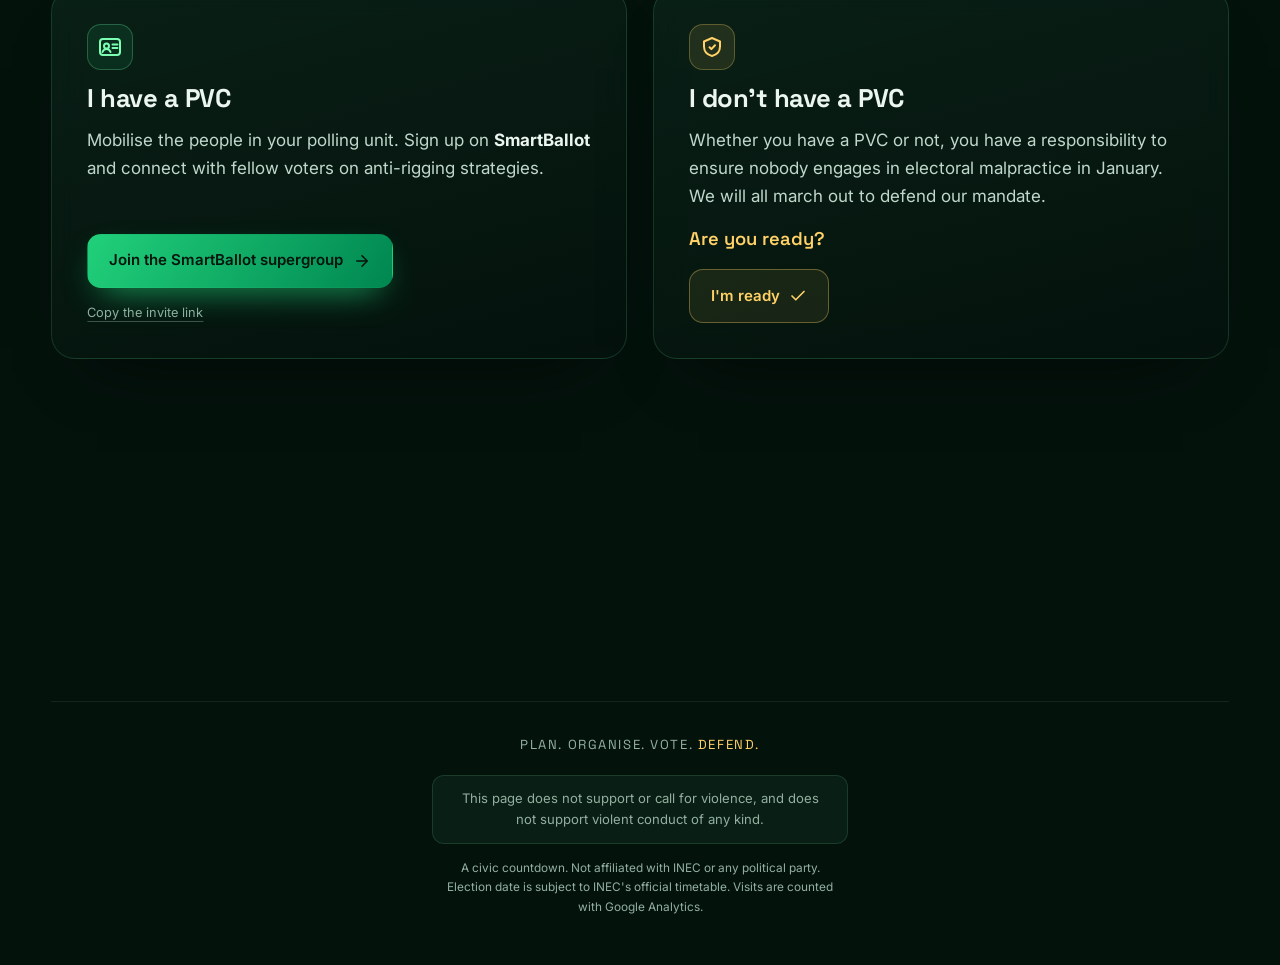
==== commit 37f80cdd: "Add Google Analytics and track the actions that matter GA4 property G-KQYBR3GKH0. Beyond pageviews, " ====
--- a/index.html
+++ b/index.html
@@ -11,6 +11,28 @@
     />
     <meta name="theme-color" content="#04120c" />
     <meta name="color-scheme" content="dark" />
+
+    <!-- Google tag (gtag.js) — GA4 property G-KQYBR3GKH0.
+         Events are sent from script.js via its track() helper, which no-ops
+         when this script is blocked. Nothing on the page depends on it. -->
+    <link rel="preconnect" href="https://www.googletagmanager.com" />
+    <script async src="https://www.googletagmanager.com/gtag/js?id=G-KQYBR3GKH0"></script>
+    <script>
+      window.dataLayer = window.dataLayer || [];
+      function gtag() {
+        dataLayer.push(arguments);
+      }
+      gtag('js', new Date());
+      gtag('config', 'G-KQYBR3GKH0', {
+        // Register this as a custom dimension in GA to split pinned-app
+        // visitors from browser visitors.
+        display_mode:
+          (window.matchMedia && window.matchMedia('(display-mode: standalone)').matches) ||
+          window.navigator.standalone === true
+            ? 'standalone'
+            : 'browser'
+      });
+    </script>
 
     <meta property="og:type" content="website" />
     <meta property="og:title" content="Countdown to January 16, 2027" />
@@ -250,6 +272,7 @@
             href="https://smartballotapp.com/supergroup?code=NCZOG5PL-PCI6G75L"
             target="_blank"
             rel="noopener noreferrer"
+            data-track="smartballot"
           >
             <span>Join the SmartBallot supergroup</span>
             <svg viewBox="0 0 24 24" fill="none" stroke="currentColor" stroke-width="2.2" stroke-linecap="round" stroke-linejoin="round" aria-hidden="true">
@@ -334,7 +357,7 @@
       </p>
       <p class="foot__fine">
         A civic countdown. Not affiliated with INEC or any political party. Election date is subject
-        to INEC's official timetable.
+        to INEC's official timetable. Visits are counted with Google Analytics.
       </p>
     </footer>
 
